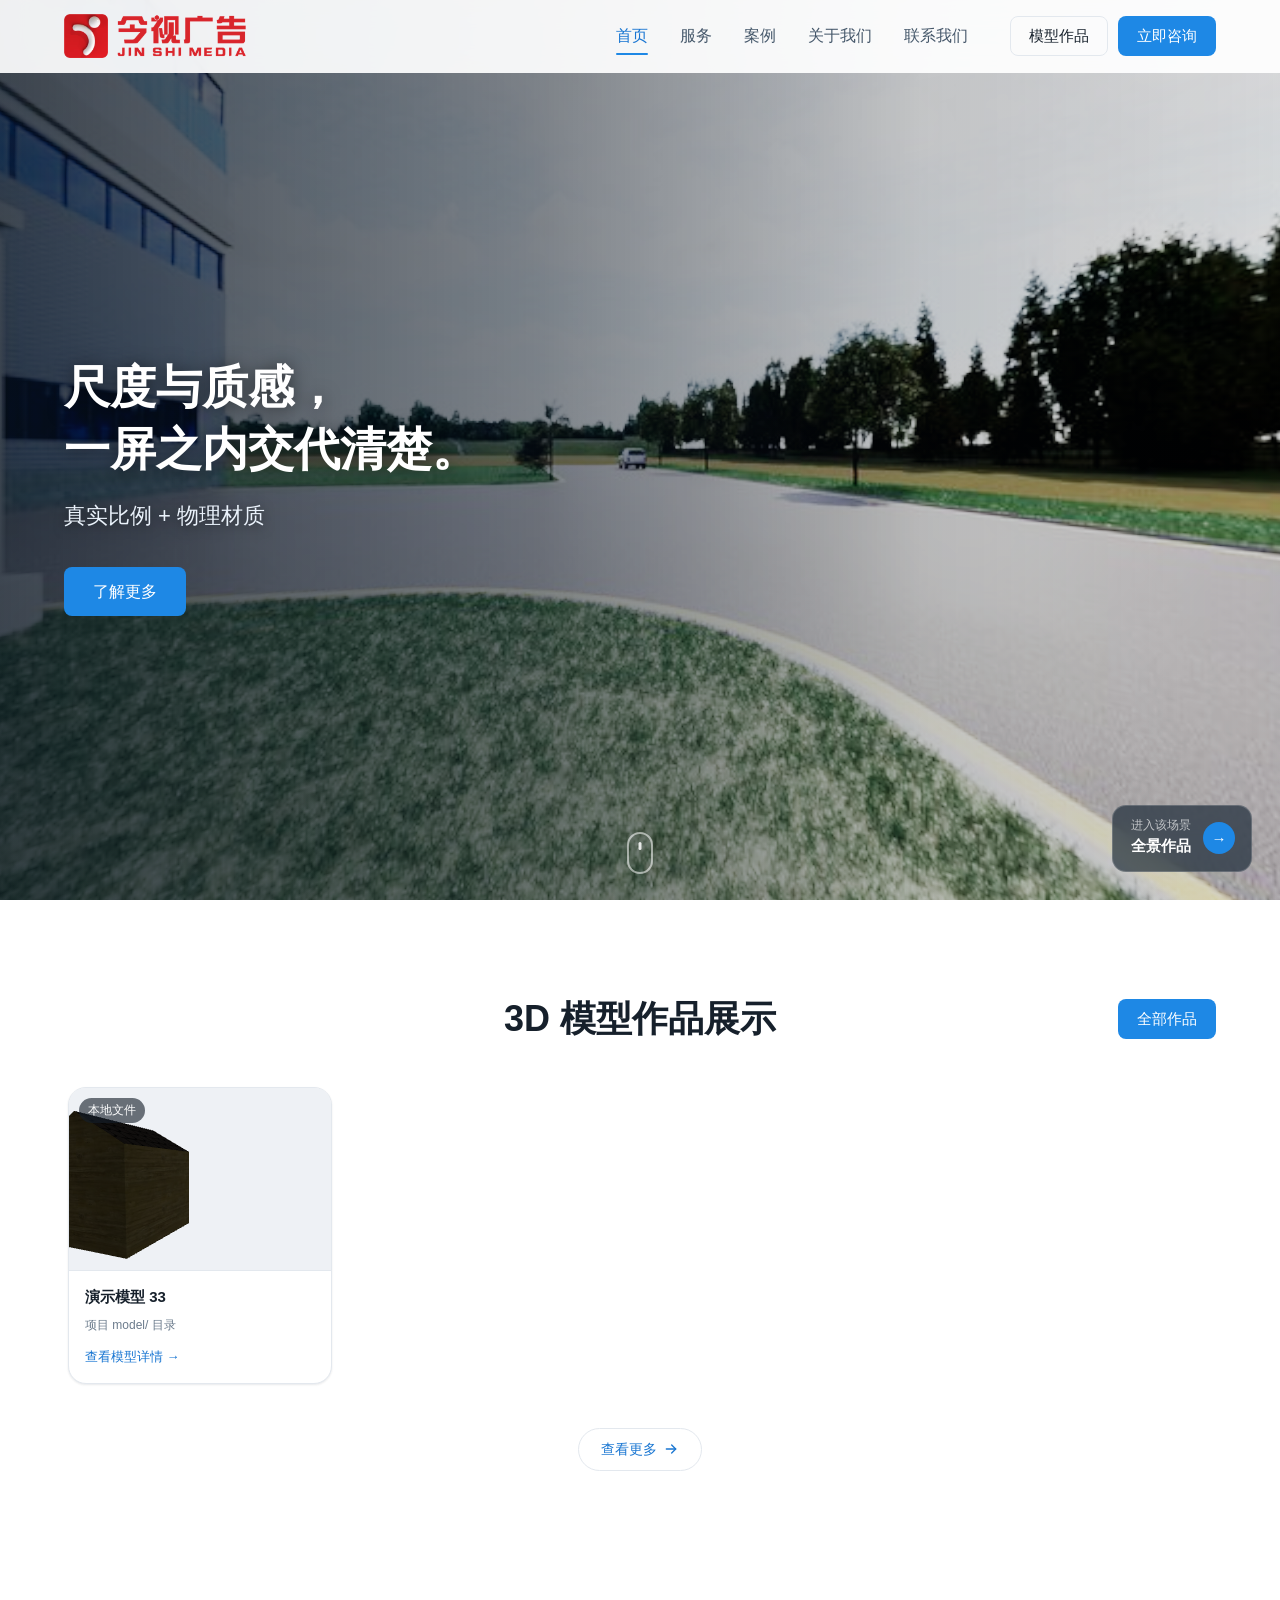
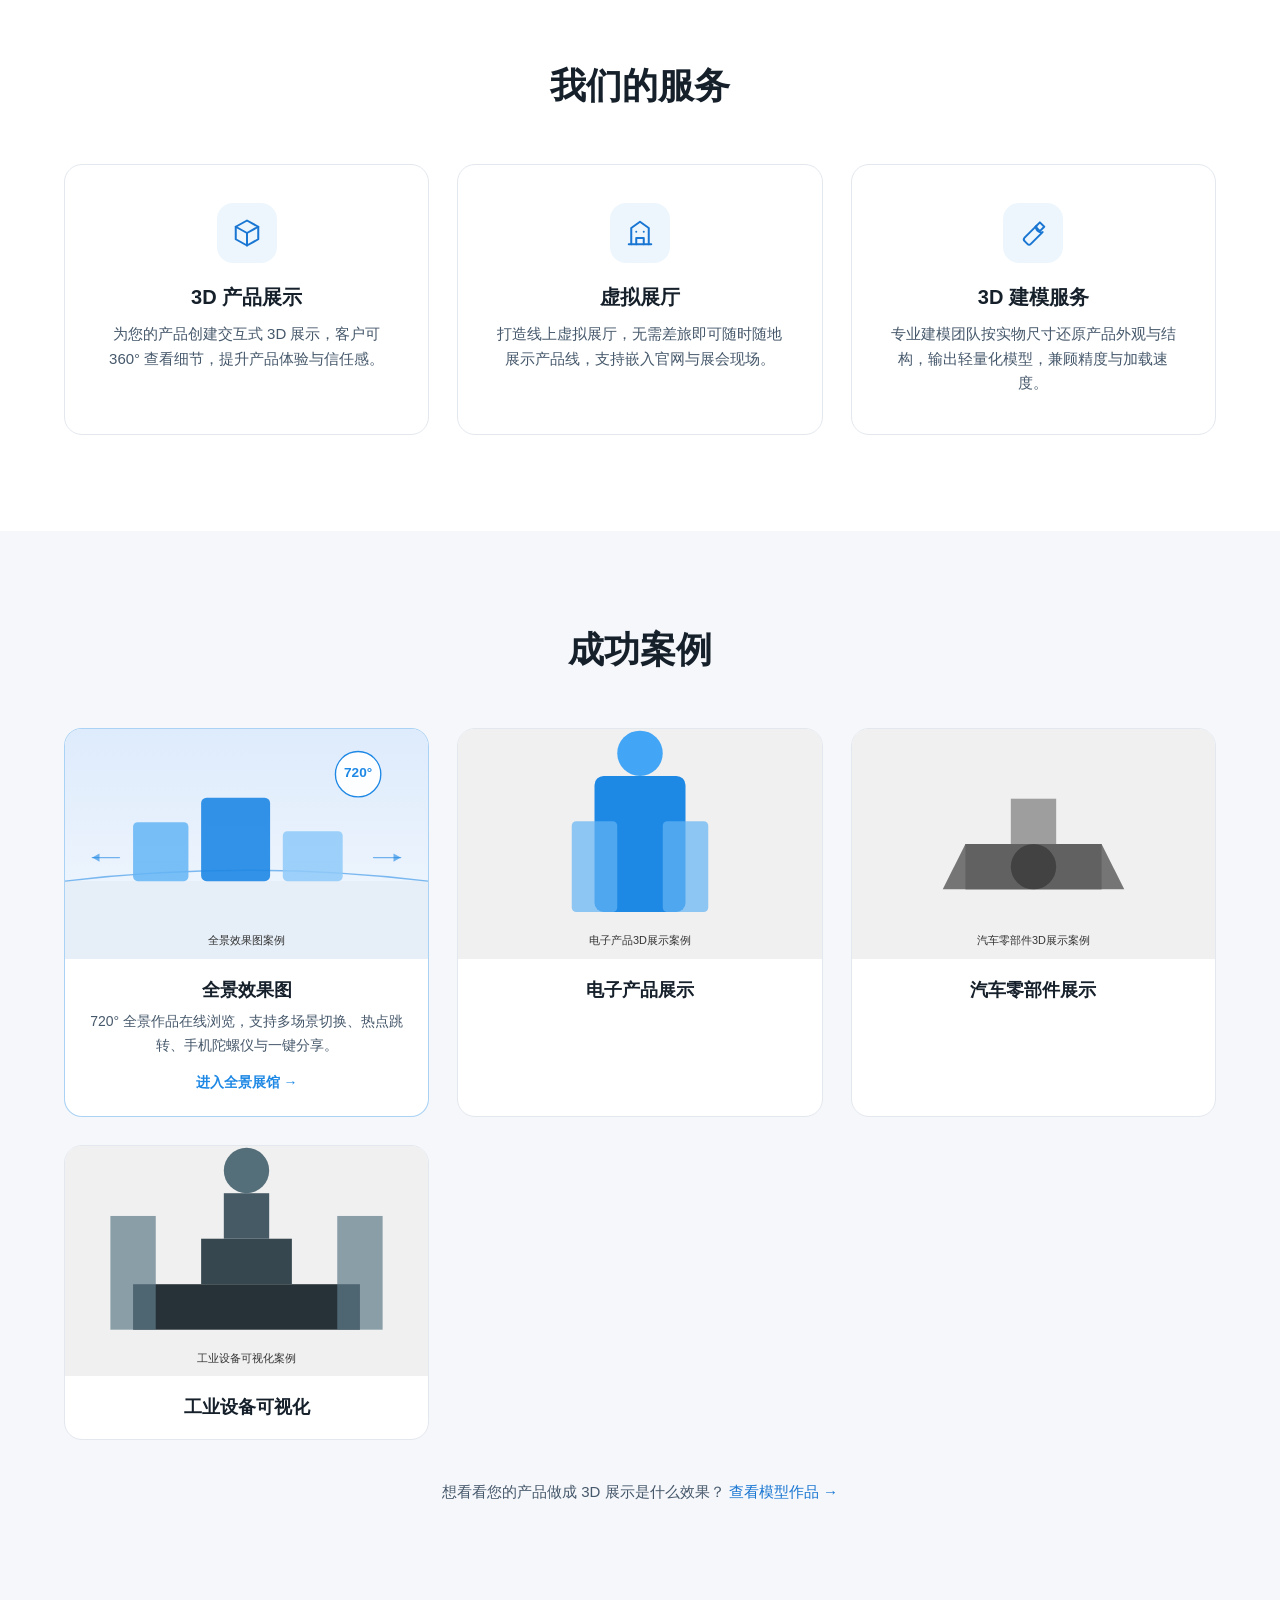
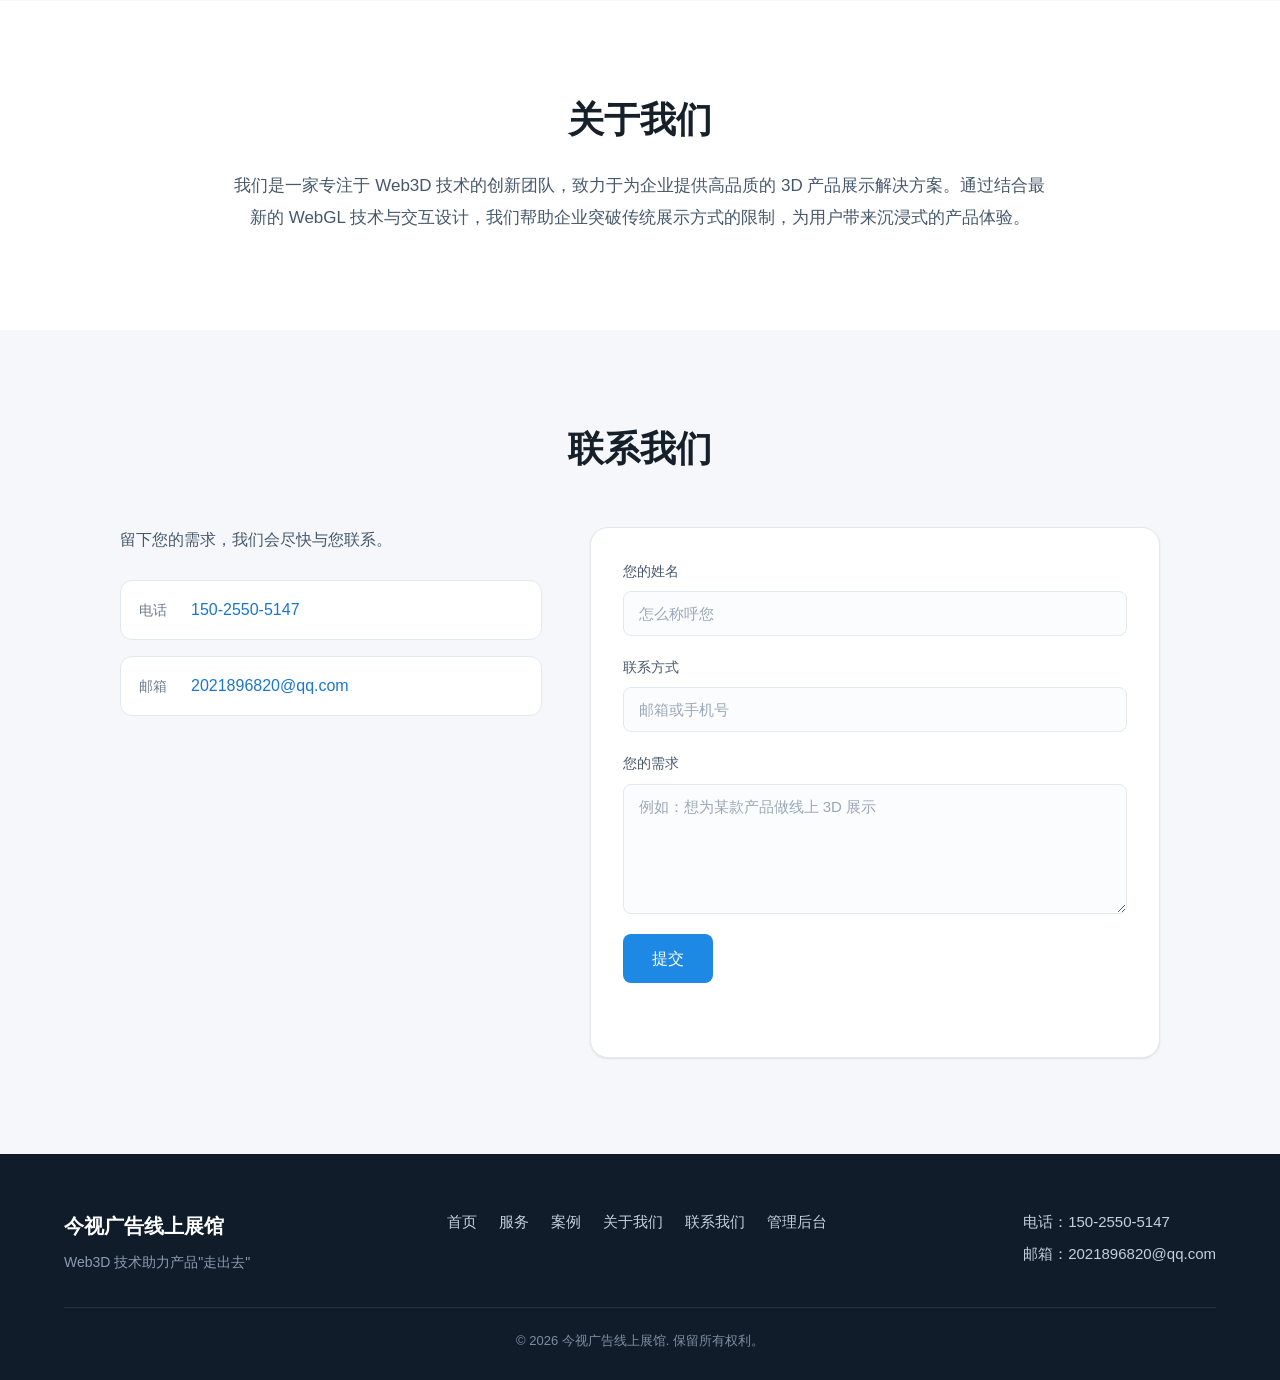
==== index.html @ 4add3d0d "chore: 初始化站点仓库，改造为 GitHub Pages 友好的主机无关结构 - 分享基础 URL 改为基于当前页面地址推导（兼容 GitHub Pages 子路径/自定义域名/surge） -" ====
<!DOCTYPE html>
<html lang="zh-CN">
<head>
    <meta charset="UTF-8">

    <!-- 兼容改造前的旧链接：
         原有全景平台的分享链接形如 /index.html?data=xxx（还有 ?view=xxx 的老格式）。
         平台现已挪到 /vr/ 子目录，这里把这类旧链接转到新地址，
         保证之前发出去的二维码 / 分享链接不会失效。 -->
    <script>
    (function () {
        var q = window.location.search;
        if (/[?&](data|view)=/.test(q)) {
            window.location.replace('vr/index.html' + q + window.location.hash);
        }
    })();
    </script>

    <meta name="viewport" content="width=device-width, initial-scale=1.0">
    <title>今视广告线上展馆 | Web3D 产品展示</title>
    <meta name="description" content="今视广告线上展馆，用 Web3D 技术为企业提供交互式 3D 产品展示、虚拟展厅与 3D 建模服务，助力产品走出国门。">
    <meta name="theme-color" content="#0b1a2b">
    <link rel="icon" href="images/favicon.ico?v=20260926">
    <link rel="icon" type="image/png" sizes="32x32" href="images/favicon-32x32.png?v=20260926">
    <link rel="apple-touch-icon" sizes="180x180" href="images/apple-touch-icon.png?v=20260926">

    <!-- 首屏全景贴图提前预加载。属性需与 THREE.TextureLoader 的 crossOrigin='anonymous' 一致，
         否则预加载的响应无法被复用，等于白下载一次 -->
    <link rel="preload" as="image" href="images/panorama.jpg" crossorigin="anonymous">

    <link rel="stylesheet" href="css/style.css?v=20260930">

    <!-- defer：不阻塞首屏渲染，按顺序执行。three → main(全景banner) → GLTFLoader → modelsync → zfight → viewer-settings → model-gallery -->
    <script src="js/serve-check.js?v=20260922" defer></script>
    <script src="js/three.min.js" defer></script>
    <script src="js/main.js?v=20260930" defer></script>
    <script src="js/GLTFLoader.js?v=20260922" defer></script>
    <script src="js/modelsync.js?v=20260924" defer></script>
    <script src="js/zfight.js?v=20260923" defer></script>
    <!-- 作品设置快照（发布时保存的贴图方向等）：预览窗口也要按作者保存的方向显示 -->
    <script src="js/viewer-settings.js?v=20260924" defer></script>
    <script src="js/model-gallery.js?v=20260925" defer></script>
</head>
<body>
    <a class="skip-link" href="#home">跳到主要内容</a>

    <header class="site-header" id="siteHeader">
        <div class="container header-inner">
            <a class="logo" href="#home" aria-label="今视广告 首页">
                <picture>
                    <source srcset="images/logo.webp" type="image/webp">
                    <img src="images/logo.png" alt="今视广告" width="620" height="150">
                </picture>
            </a>

            <button class="nav-toggle" id="navToggle" type="button"
                    aria-label="打开导航菜单" aria-expanded="false" aria-controls="primaryNav">
                <span></span><span></span><span></span>
            </button>

            <nav class="site-nav" id="primaryNav" aria-label="主导航">
                <ul class="nav-links">
                    <li><a class="nav-link" href="#home">首页</a></li>
                    <li><a class="nav-link" href="#services">服务</a></li>
                    <li><a class="nav-link" href="#cases">案例</a></li>
                    <li><a class="nav-link" href="#about">关于我们</a></li>
                    <li><a class="nav-link" href="#contact">联系我们</a></li>
                </ul>
                <div class="nav-actions">
                    <a class="btn btn-outline btn-sm" href="#model-showcase">模型作品</a>
                    <a class="btn btn-primary btn-sm" href="#contact">立即咨询</a>
                </div>
            </nav>
        </div>
    </header>

    <main>
        <section id="home" class="hero">
            <div id="scene-container" class="hero-canvas" aria-hidden="true"></div>

            <!-- 3D 场景加载中 / 不可用时的兜底层 -->
            <div id="scene-status" class="scene-status" role="status" aria-live="polite">
                <span class="spinner" aria-hidden="true"></span>
                <span class="scene-status-text">正在载入 3D 场景…</span>
            </div>

            <div class="container">
                <!-- 首屏文案：此处只是「无 JS / 首帧」兜底，运行时会由 main.js 跟着场景轮换。
                     要改文案请改 js/main.js 里的 HERO_COPY 数组，别只改这里（改了也会被覆盖）。 -->
                <div class="hero-content reveal">
                    <h1>让产品被看见，<br>让专业被相信。</h1>
                    <p>Web3D 技术助力产品“走出去”</p>
                    <a class="btn btn-primary" href="#services">了解更多</a>
                </div>
            </div>

            <!-- 右下角：进入当前轮播的全景场景（由 main.js 按轮播项更新） -->
            <a id="hero-entry" class="hero-entry" href="vr/" hidden>
                <span class="hero-entry-text">
                    <span class="hero-entry-hint">进入该场景</span>
                    <span class="hero-entry-title">全景作品</span>
                </span>
                <span class="hero-entry-arrow" aria-hidden="true">→</span>
            </a>

            <a class="hero-scroll" href="#model-showcase" aria-label="向下浏览">
                <span></span>
            </a>
        </section>

        <!-- 模型作品展示：最新 4 件，可左右滑动，点击卡片进入作品页；
             条下方「查看更多」进入 3D 作品页（models.html） -->
        <section id="model-showcase" class="section model-showcase">
            <div class="container">
                <div class="section-head reveal">
                    <h2 class="section-title">3D 模型作品展示</h2>
                    <div class="section-head-actions">
                        <a class="btn btn-primary btn-sm" href="models.html">全部作品</a>
                    </div>
                </div>

                <!-- 最新 4 件作品：可左右滑动的模型窗口（与「全部作品」页同一数据源、同一套卡片样式）
                     原「单个大窗口」已移除（用户 09-23 明确不要），空态改由下面的 #gallery-empty 承担。
                     条上仍带 data-no-add：页头已有「上传模型」按钮，不需要再加一张占位卡。
                     窗口数量由 js/model-gallery.js 的 MAX_CARDS 控制（现为 4）。 -->
                <div class="gallery gallery--strip reveal" id="gallery" hidden>
                    <button class="gallery-nav prev" id="gallery-prev" type="button" aria-label="向左滑动">
                        <svg width="18" height="18" viewBox="0 0 24 24" fill="none" stroke="currentColor" stroke-width="2" stroke-linecap="round" stroke-linejoin="round" aria-hidden="true">
                            <path d="m15 18-6-6 6-6"/>
                        </svg>
                    </button>

                    <div class="gallery-track" id="gallery-track" data-no-add tabindex="0" aria-label="最新模型作品，可左右滑动"></div>

                    <button class="gallery-nav next" id="gallery-next" type="button" aria-label="向右滑动">
                        <svg width="18" height="18" viewBox="0 0 24 24" fill="none" stroke="currentColor" stroke-width="2" stroke-linecap="round" stroke-linejoin="round" aria-hidden="true">
                            <path d="m9 18 6-6-6-6"/>
                        </svg>
                    </button>
                </div>

                <!-- 横滑条下方的「查看更多」→ 3D 作品页。
                     默认 hidden：有作品时由 js/model-gallery.js 揭开，空态下不出现
                     （空态自己已经有「上传第一个模型」入口了）。 -->
                <div class="gallery-more-wrap">
                    <a class="gallery-more" id="gallery-more" href="models.html" hidden>
                        查看更多
                        <svg width="16" height="16" viewBox="0 0 24 24" fill="none" stroke="currentColor" stroke-width="2" stroke-linecap="round" stroke-linejoin="round" aria-hidden="true">
                            <path d="M5 12h14"/><path d="m13 6 6 6-6 6"/>
                        </svg>
                    </a>
                </div>

                <!-- 空态：没作品时横滑条整体不出现，这里给一句说明 + 上传入口。
                     文案由 js/model-gallery.js 的 showEmpty() 按原因重写。 -->
                <div class="gallery-empty" id="gallery-empty" hidden>
                    <p class="gallery-empty-title">暂无已发布的模型作品</p>
                    <p class="gallery-empty-hint">在管理后台上传模型并发布后，这里会显示可交互的预览窗口</p>
                </div>
            </div>
        </section>

        <section id="services" class="section services">
            <div class="container">
                <h2 class="section-title reveal">我们的服务</h2>
                <div class="services-grid">
                    <article class="service-card reveal">
                        <div class="service-icon" aria-hidden="true">
                            <svg viewBox="0 0 24 24" fill="none" stroke="currentColor" stroke-width="1.6" stroke-linecap="round" stroke-linejoin="round">
                                <path d="M12 2 21 7v10l-9 5-9-5V7z"/><path d="M12 12 21 7"/><path d="M12 12v10"/><path d="M12 12 3 7"/>
                            </svg>
                        </div>
                        <h3>3D 产品展示</h3>
                        <p>为您的产品创建交互式 3D 展示，客户可 360° 查看细节，提升产品体验与信任感。</p>
                    </article>
                    <article class="service-card reveal">
                        <div class="service-icon" aria-hidden="true">
                            <svg viewBox="0 0 24 24" fill="none" stroke="currentColor" stroke-width="1.6" stroke-linecap="round" stroke-linejoin="round">
                                <path d="M3 21h18"/><path d="M5 21V8l7-5 7 5v13"/><path d="M9 21v-5h6v5"/><path d="M9 11h.01"/><path d="M15 11h.01"/>
                            </svg>
                        </div>
                        <h3>虚拟展厅</h3>
                        <p>打造线上虚拟展厅，无需差旅即可随时随地展示产品线，支持嵌入官网与展会现场。</p>
                    </article>
                    <article class="service-card reveal">
                        <div class="service-icon" aria-hidden="true">
                            <svg viewBox="0 0 24 24" fill="none" stroke="currentColor" stroke-width="1.6" stroke-linecap="round" stroke-linejoin="round">
                                <path d="M14.7 6.3a4 4 0 0 0 5 5l-9.4 9.4a2 2 0 0 1-2.8 0l-2.2-2.2a2 2 0 0 1 0-2.8z"/>
                                <path d="M17.5 3.5 21 7l-3.5 3.5L14 7z"/>
                            </svg>
                        </div>
                        <h3>3D 建模服务</h3>
                        <p>专业建模团队按实物尺寸还原产品外观与结构，输出轻量化模型，兼顾精度与加载速度。</p>
                    </article>
                </div>
            </div>
        </section>

        <section id="cases" class="section cases">
            <div class="container">
                <h2 class="section-title reveal">成功案例</h2>
                <div class="cases-grid">
                    <a class="case-card case-card--featured reveal" href="vr/" title="进入全景效果图案例">
                        <img src="images/case-4.svg" alt="全景效果图案例" width="800" height="600" loading="lazy" decoding="async">
                        <h3>全景效果图</h3>
                        <p class="case-desc">720° 全景作品在线浏览，支持多场景切换、热点跳转、手机陀螺仪与一键分享。</p>
                        <span class="case-link">进入全景展馆 →</span>
                    </a>
                    <article class="case-card reveal">
                        <img src="images/case-1.svg" alt="电子产品 3D 展示案例" width="800" height="600" loading="lazy" decoding="async">
                        <h3>电子产品展示</h3>
                    </article>
                    <article class="case-card reveal">
                        <img src="images/case-2.svg" alt="汽车零部件 3D 展示案例" width="800" height="600" loading="lazy" decoding="async">
                        <h3>汽车零部件展示</h3>
                    </article>
                    <article class="case-card reveal">
                        <img src="images/case-3.svg" alt="工业设备可视化案例" width="800" height="600" loading="lazy" decoding="async">
                        <h3>工业设备可视化</h3>
                    </article>
                </div>
                <p class="cases-note reveal">
                    想看看您的产品做成 3D 展示是什么效果？
                    <a href="#model-showcase">查看模型作品 →</a>
                </p>
            </div>
        </section>

        <section id="about" class="section about">
            <div class="container">
                <div class="about-content reveal">
                    <h2 class="section-title">关于我们</h2>
                    <p>我们是一家专注于 Web3D 技术的创新团队，致力于为企业提供高品质的 3D 产品展示解决方案。通过结合最新的 WebGL 技术与交互设计，我们帮助企业突破传统展示方式的限制，为用户带来沉浸式的产品体验。</p>
                </div>
            </div>
        </section>

        <section id="contact" class="section contact">
            <div class="container">
                <h2 class="section-title reveal">联系我们</h2>
                <div class="contact-layout">
                    <div class="contact-info reveal">
                        <p class="contact-lead">留下您的需求，我们会尽快与您联系。</p>
                        <ul class="contact-list">
                            <!-- 联系信息：拿到正式资料后替换此处 -->
                            <li>
                                <span class="contact-label">电话</span>
                                <a href="tel:15025505147" data-site="phone">150-2550-5147</a>
                            </li>
                            <li>
                                <span class="contact-label">邮箱</span>
                                <a href="mailto:2021896820@qq.com" data-site="email">2021896820@qq.com</a>
                            </li>
                        </ul>
                    </div>

                    <form class="contact-form reveal" id="contactForm" novalidate>
                        <div class="field">
                            <label for="cf-name">您的姓名</label>
                            <input id="cf-name" name="name" type="text" autocomplete="name" placeholder="怎么称呼您" required>
                        </div>
                        <div class="field">
                            <label for="cf-contact">联系方式</label>
                            <input id="cf-contact" name="contact" type="text" autocomplete="email" placeholder="邮箱或手机号" required>
                        </div>
                        <div class="field">
                            <label for="cf-message">您的需求</label>
                            <textarea id="cf-message" name="message" rows="5" placeholder="例如：想为某款产品做线上 3D 展示" required></textarea>
                        </div>
                        <button class="btn btn-primary" type="submit">提交</button>
                        <p class="form-status" id="formStatus" role="status" aria-live="polite"></p>
                    </form>
                </div>
            </div>
        </section>
    </main>

    <footer class="site-footer">
        <div class="container">
            <div class="footer-content">
                <div class="footer-brand">
                    <div class="footer-logo">今视广告线上展馆</div>
                    <p class="footer-tagline">Web3D 技术助力产品"走出去"</p>
                </div>
                <nav class="footer-links" aria-label="页脚导航">
                    <a href="#home">首页</a>
                    <a href="#services">服务</a>
                    <a href="#cases">案例</a>
                    <a href="#about">关于我们</a>
                    <a href="#contact">联系我们</a>
                    <a href="admin.html">管理后台</a>
                </nav>
                <div class="footer-info">
                    <p>电话：<a href="tel:15025505147" data-site="phone">150-2550-5147</a></p>
                    <p>邮箱：<a href="mailto:2021896820@qq.com" data-site="email">2021896820@qq.com</a></p>
                </div>
            </div>
            <div class="footer-copyright">
                <p>&copy; <span id="year">2026</span> 今视广告线上展馆. 保留所有权利。</p>
            </div>
        </div>
    </footer>
</body>
</html>
---- css/style.css ----
/* ==========================================================================
   今视广告线上展馆 — 样式表
   目录：1 变量与基础  2 通用组件  3 页头与导航  4 首屏 Hero
        5 服务 / 案例 / 关于  6 联系表单  7 页脚  8 动效与响应式
   ========================================================================== */

/* ---------- 1. 变量与基础 ---------- */
:root {
    --brand: #1e88e5;
    --brand-dark: #1976d2;
    --brand-darker: #1565c0;
    --brand-soft: rgba(30, 136, 229, 0.08);

    --ink: #16202b;
    --ink-2: #46586b;
    --ink-3: #6b7b8c;
    --ink-invert: #ffffff;

    --bg: #ffffff;
    --bg-alt: #f5f7fa;
    --line: #e3e8ee;

    --header-h: 72px;
    --container: 1200px;
    --radius-sm: 8px;
    --radius: 12px;
    --radius-lg: 18px;

    --shadow-sm: 0 1px 2px rgba(16, 32, 48, 0.06), 0 1px 3px rgba(16, 32, 48, 0.04);
    --shadow-md: 0 4px 12px rgba(16, 32, 48, 0.08);
    --shadow-lg: 0 18px 40px rgba(16, 32, 48, 0.12);

    --ease: cubic-bezier(0.22, 0.61, 0.36, 1);
}

*,
*::before,
*::after {
    margin: 0;
    padding: 0;
    box-sizing: border-box;
}

html {
    scroll-behavior: smooth;
    -webkit-text-size-adjust: 100%;
}

body {
    padding-top: var(--header-h);
    background-color: var(--bg);
    color: var(--ink);
    font-family: 'PingFang SC', 'Hiragino Sans GB', 'Microsoft YaHei', -apple-system, BlinkMacSystemFont, 'Segoe UI', sans-serif;
    font-size: 16px;
    line-height: 1.65;
    overflow-x: hidden;
    -webkit-font-smoothing: antialiased;
}

img,
picture,
svg {
    display: block;
    max-width: 100%;
}

a {
    color: var(--brand-dark);
    text-decoration: none;
    transition: color 0.2s var(--ease);
}

a:hover {
    color: var(--brand-darker);
}

h1, h2, h3 {
    line-height: 1.25;
    font-weight: 700;
    color: var(--ink);
}

/* 固定页头锚点补偿 */
section[id] {
    scroll-margin-top: calc(var(--header-h) + 8px);
}

.skip-link {
    position: absolute;
    top: -100px;
    left: 12px;
    z-index: 2000;
    padding: 10px 16px;
    border-radius: var(--radius-sm);
    background: var(--ink);
    color: #fff;
}

.skip-link:focus {
    top: 12px;
    color: #fff;
}

:focus-visible {
    outline: 2px solid var(--brand);
    outline-offset: 2px;
}

/* ---------- 2. 通用组件 ---------- */
.container {
    width: 100%;
    max-width: var(--container);
    margin: 0 auto;
    padding: 0 24px;
}

.section {
    padding: 96px 0;
}

.section-title {
    font-size: clamp(26px, 3.2vw, 36px);
    text-align: center;
    margin-bottom: 56px;
}

.btn {
    display: inline-flex;
    align-items: center;
    justify-content: center;
    gap: 8px;
    padding: 14px 28px;
    border: 1px solid transparent;
    border-radius: var(--radius-sm);
    font-size: 16px;
    font-family: inherit;
    font-weight: 500;
    line-height: 1.2;
    cursor: pointer;
    white-space: nowrap;
    transition: background-color 0.2s var(--ease), color 0.2s var(--ease),
                border-color 0.2s var(--ease), transform 0.2s var(--ease),
                box-shadow 0.2s var(--ease);
}

.btn-sm {
    padding: 10px 18px;
    font-size: 15px;
}

.btn-primary {
    background-color: var(--brand);
    color: #fff;
}

.btn-primary:hover {
    background-color: var(--brand-dark);
    color: #fff;
    transform: translateY(-2px);
    box-shadow: var(--shadow-md);
}

.btn-primary:active {
    transform: translateY(0);
}

.btn-outline {
    background-color: transparent;
    border-color: var(--line);
    color: var(--ink);
}

.btn-outline:hover {
    border-color: var(--brand);
    color: var(--brand-dark);
    background-color: var(--brand-soft);
}

/* ---------- 3. 页头与导航 ---------- */
.site-header {
    position: fixed;
    inset: 0 0 auto 0;
    z-index: 1000;
    background-color: rgba(255, 255, 255, 0.92);
    backdrop-filter: saturate(180%) blur(12px);
    border-bottom: 1px solid transparent;
    transition: border-color 0.25s var(--ease), box-shadow 0.25s var(--ease);
}

.site-header.is-scrolled {
    border-bottom-color: var(--line);
    box-shadow: var(--shadow-sm);
}

.header-inner {
    display: flex;
    align-items: center;
    justify-content: space-between;
    gap: 24px;
    height: var(--header-h);
}

.logo {
    flex: 0 0 auto;
    display: flex;
    align-items: center;
}

.logo img {
    height: 44px;
    width: auto;
}

.site-nav {
    display: flex;
    align-items: center;
    gap: 28px;
    flex: 1 1 auto;
    justify-content: flex-end;
}

.nav-links {
    display: flex;
    align-items: center;
    gap: 4px;
    list-style: none;
}

.nav-link {
    position: relative;
    display: block;
    padding: 8px 14px;
    border-radius: var(--radius-sm);
    color: var(--ink-2);
    font-size: 16px;
}

.nav-link::after {
    content: "";
    position: absolute;
    left: 14px;
    right: 14px;
    bottom: 2px;
    height: 2px;
    border-radius: 2px;
    background-color: var(--brand);
    transform: scaleX(0);
    transform-origin: center;
    transition: transform 0.25s var(--ease);
}

.nav-link:hover {
    color: var(--ink);
}

.nav-link.is-active {
    color: var(--brand-dark);
    font-weight: 500;
}

.nav-link.is-active::after,
.nav-link:hover::after {
    transform: scaleX(1);
}

.nav-actions {
    display: flex;
    align-items: center;
    gap: 10px;
    flex: 0 0 auto;
}

/* 汉堡按钮（移动端显示） */
.nav-toggle {
    display: none;
    flex-direction: column;
    justify-content: center;
    gap: 5px;
    width: 44px;
    height: 44px;
    padding: 0 10px;
    border: 1px solid var(--line);
    border-radius: var(--radius-sm);
    background: #fff;
    cursor: pointer;
}

.nav-toggle span {
    display: block;
    height: 2px;
    border-radius: 2px;
    background-color: var(--ink);
    transition: transform 0.25s var(--ease), opacity 0.2s var(--ease);
}

.nav-toggle[aria-expanded="true"] span:nth-child(1) {
    transform: translateY(7px) rotate(45deg);
}

.nav-toggle[aria-expanded="true"] span:nth-child(2) {
    opacity: 0;
}

.nav-toggle[aria-expanded="true"] span:nth-child(3) {
    transform: translateY(-7px) rotate(-45deg);
}

/* ---------- 4. 首屏 Hero ---------- */
.hero {
    position: relative;
    display: flex;
    align-items: center;
    /* 首屏刚好占满一整屏：进站只看到 banner，要往下滚才出现「3D 模型作品展示」。
       这里能"刚好"卡在折叠线上，是因为 hero 的负 margin-top 抵消了 body 为固定页头
       预留的 padding，顶边落在文档 y=0；高度取整屏 → 下一个区块的顶边正好在折叠线下方。
       100dvh 让移动端地址栏收/放时不跳动；老浏览器回落 min-height:100vh。 */
    min-height: 100vh;
    min-height: 100dvh;
    margin-top: calc(var(--header-h) * -1);
    padding-top: var(--header-h);
    overflow: hidden;
    background: linear-gradient(135deg, #0b1a2b 0%, #16324d 50%, #0b1a2b 100%);
}

/* 左侧渐变蒙版：全景背景偏亮，用于保证白色标题的可读性 */
.hero::before {
    content: "";
    position: absolute;
    inset: 0;
    z-index: 1;
    pointer-events: none;
    background: linear-gradient(90deg,
        rgba(6, 18, 32, 0.74) 0%,
        rgba(6, 18, 32, 0.46) 42%,
        rgba(6, 18, 32, 0.14) 72%,
        rgba(6, 18, 32, 0.04) 100%);
}

.hero-canvas {
    position: absolute;
    inset: 0;
    z-index: 0;
}

.hero-canvas canvas {
    display: block;
    width: 100%;
    height: 100%;
}

.hero .container {
    position: relative;
    z-index: 2;
    /* 让首屏全景「处处可拖」：容器本身不拦截指针事件（否则文字块会盖住画布），
       只让其中的可交互元素重新接收事件。 */
    pointer-events: none;
}
.hero .container a,
.hero .container button,
.hero .container .btn {
    pointer-events: auto;
}

.hero-content {
    max-width: 720px;
    padding: 40px 0;
}

.hero-content h1 {
    color: #fff;
    font-size: clamp(26px, 4vw, 46px);
    line-height: 1.35;
    font-weight: 700;
    text-shadow: 0 2px 18px rgba(0, 0, 0, 0.55);
    /* 首屏文案会跟着场景换，长短不一 —— 固定留两行高度，换句时按钮不会被顶来顶去 */
    min-height: 2.7em;
}

.hero-content p {
    margin-top: 18px;
    color: #eaf2fb;
    font-size: clamp(17px, 2vw, 22px);
    text-shadow: 0 2px 12px rgba(0, 0, 0, 0.5);
}

.hero-content .btn {
    margin-top: 32px;
}

/* 首屏文案轮换：换场景时新文案淡入上浮。
   老文案直接让位（不做淡出），免得和全景那 900ms 的交叉淡入互相打架。
   刻意不用 filter: blur() —— 首屏已经有 WebGL 在跑，再叠文字模糊会掉帧。 */
.hero-content h1.is-copy-in,
.hero-content p.is-copy-in {
    animation: heroCopyIn 700ms cubic-bezier(0.22, 0.7, 0.2, 1) both;
}
.hero-content p.is-copy-in {
    animation-delay: 110ms;   /* 副标题错开一拍，读起来更从容 */
}
@keyframes heroCopyIn {
    from { opacity: 0; transform: translateY(16px); }
    to { opacity: 1; transform: none; }
}
@media (prefers-reduced-motion: reduce) {
    .hero-content h1.is-copy-in,
    .hero-content p.is-copy-in {
        animation: none !important;
    }
}
/* 窄屏把首屏标题字号收一点：最长的文案一行 11 个字，
   320px 宽的手机上可用宽度只有约 272px，26px 字号会挤出第三行（h1 只预留了两行高度）。 */
@media (max-width: 400px) {
    .hero-content h1 {
        font-size: 23px;
    }
}

/* 场景加载 / 降级提示 */
.scene-status {
    position: absolute;
    inset: 0;
    z-index: 1;
    display: flex;
    flex-direction: column;
    align-items: center;
    justify-content: center;
    gap: 14px;
    background: linear-gradient(135deg, #0b1a2b 0%, #16324d 50%, #0b1a2b 100%);
    color: #cfe0f2;
    font-size: 14px;
    transition: opacity 0.5s var(--ease), visibility 0.5s var(--ease);
}

.scene-status.is-hidden {
    opacity: 0;
    visibility: hidden;
    pointer-events: none;
}

.scene-status-text {
    max-width: 320px;
    text-align: center;
    line-height: 1.6;
}

.scene-status.is-error .spinner {
    display: none;
}

.spinner {
    width: 30px;
    height: 30px;
    border: 2px solid rgba(207, 224, 242, 0.25);
    border-top-color: #7fb6ee;
    border-radius: 50%;
    animation: spin 0.9s linear infinite;
}

@keyframes spin {
    to { transform: rotate(360deg); }
}

/* 无 WebGL 时的静态兜底背景 */
.hero.is-static .hero-canvas {
    background-image: url("../images/panorama.jpg");
    background-size: cover;
    background-position: center;
}

.hero-scroll {
    position: absolute;
    left: 50%;
    bottom: 26px;
    z-index: 2;
    width: 26px;
    height: 42px;
    border: 2px solid rgba(255, 255, 255, 0.55);
    border-radius: 14px;
    transform: translateX(-50%);
}

.hero-scroll span {
    position: absolute;
    top: 8px;
    left: 50%;
    width: 3px;
    height: 8px;
    border-radius: 2px;
    background: rgba(255, 255, 255, 0.85);
    transform: translateX(-50%);
    animation: scrollHint 1.8s var(--ease) infinite;
}

@keyframes scrollHint {
    0%   { opacity: 0; transform: translate(-50%, 0); }
    35%  { opacity: 1; }
    100% { opacity: 0; transform: translate(-50%, 14px); }
}

/* ── 首屏右下角：进入当前轮播的全景场景 ── */
.hero-entry {
    position: absolute;
    right: 28px;
    bottom: 28px;
    z-index: 5;
    display: inline-flex;
    align-items: center;
    gap: 12px;
    padding: 12px 16px 12px 18px;
    max-width: min(340px, calc(100vw - 56px));
    border-radius: 14px;
    background: rgba(11, 26, 43, 0.62);
    backdrop-filter: blur(14px);
    -webkit-backdrop-filter: blur(14px);
    border: 1px solid rgba(255, 255, 255, 0.18);
    color: #fff;
    text-decoration: none;
    transition: background-color 0.25s var(--ease), border-color 0.25s var(--ease), transform 0.25s var(--ease);
}

.hero-entry:hover {
    background: rgba(11, 26, 43, 0.82);
    border-color: rgba(255, 255, 255, 0.34);
    transform: translateY(-2px);
}

.hero-entry[hidden] { display: none; }

.hero-entry:focus-visible {
    outline: 3px solid var(--brand);
    outline-offset: 3px;
}

.hero-entry-text {
    display: flex;
    flex-direction: column;
    gap: 2px;
    min-width: 0;
}

.hero-entry-hint {
    font-size: 12px;
    line-height: 1.2;
    color: rgba(255, 255, 255, 0.66);
    max-width: 216px;
    overflow: hidden;
    text-overflow: ellipsis;
    white-space: nowrap;
}

.hero-entry-title {
    font-size: 15px;
    font-weight: 600;
    color: #fff;
    max-width: 216px;
    overflow: hidden;
    text-overflow: ellipsis;
    white-space: nowrap;
}

.hero-entry-arrow {
    flex-shrink: 0;
    width: 32px;
    height: 32px;
    border-radius: 50%;
    display: flex;
    align-items: center;
    justify-content: center;
    background: var(--brand);
    color: #fff;
    font-size: 15px;
    line-height: 1;
}

@media (max-width: 768px) {
    .hero-entry {
        right: 16px;
        bottom: 78px; /* 让开底部居中的下滑提示 */
        padding: 10px 12px 10px 14px;
    }
    .hero-entry-title { max-width: 148px; font-size: 14px; }
    .hero-entry-arrow { width: 28px; height: 28px; font-size: 14px; }
}

/* ---------- 5. 服务 / 案例 / 关于 ---------- */
.services {
    background-color: var(--bg);
}

.services-grid {
    display: grid;
    grid-template-columns: repeat(3, 1fr);
    gap: 28px;
}

.service-card {
    padding: 38px 32px;
    border: 1px solid var(--line);
    border-radius: var(--radius-lg);
    background-color: var(--bg);
    text-align: center;
    transition: transform 0.3s var(--ease), box-shadow 0.3s var(--ease),
                border-color 0.3s var(--ease);
}

.service-card:hover {
    transform: translateY(-6px);
    border-color: rgba(30, 136, 229, 0.35);
    box-shadow: var(--shadow-lg);
}

.service-icon {
    display: flex;
    align-items: center;
    justify-content: center;
    width: 60px;
    height: 60px;
    margin: 0 auto 22px;
    border-radius: 16px;
    background-color: var(--brand-soft);
    color: var(--brand-dark);
}

.service-icon svg {
    width: 30px;
    height: 30px;
}

.service-card h3 {
    margin-bottom: 12px;
    font-size: 20px;
}

.service-card p {
    color: var(--ink-2);
    font-size: 15px;
}

.cases {
    background-color: var(--bg-alt);
}

.cases-grid {
    display: grid;
    grid-template-columns: repeat(3, 1fr);
    gap: 28px;
}

.case-card {
    overflow: hidden;
    border: 1px solid var(--line);
    border-radius: var(--radius-lg);
    background-color: var(--bg);
    transition: transform 0.3s var(--ease), box-shadow 0.3s var(--ease);
}

.case-card:hover {
    transform: translateY(-6px);
    box-shadow: var(--shadow-lg);
}

.case-card img {
    width: 100%;
    height: 230px;
    object-fit: cover;
    background-color: #eef2f6;
}

.case-card h3 {
    padding: 20px;
    font-size: 18px;
    text-align: center;
}

/* ── 全景效果图案例：可点击的特色案例（链接到 /vr/ 全景平台）── */
a.case-card {
    display: block;
    color: inherit;
    text-decoration: none;
}

a.case-card:focus-visible {
    outline: 3px solid var(--brand);
    outline-offset: 3px;
}

.case-card--featured {
    border-color: rgba(30, 136, 229, 0.38);
}

.case-card--featured:hover {
    border-color: var(--brand);
}

.case-card--featured h3 {
    padding: 20px 20px 8px;
}

.case-desc {
    padding: 0 20px;
    text-align: center;
    font-size: 14px;
    line-height: 1.7;
    color: var(--ink-2);
}

.case-link {
    display: block;
    padding: 14px 20px 22px;
    text-align: center;
    font-size: 14px;
    font-weight: 600;
    color: var(--brand);
}

.case-card--featured:hover .case-link {
    color: var(--brand-dark);
}

.cases-note {
    margin-top: 40px;
    text-align: center;
    color: var(--ink-2);
    font-size: 15px;
}

.about {
    background-color: var(--bg);
}

.about-content {
    max-width: 820px;
    margin: 0 auto;
    text-align: center;
}

.about-content .section-title {
    margin-bottom: 28px;
}

.about-content p {
    color: var(--ink-2);
    font-size: 17px;
    line-height: 1.9;
}

/* ---------- 6. 联系表单 ---------- */
.contact {
    background-color: var(--bg-alt);
}

.contact-layout {
    display: grid;
    grid-template-columns: 0.85fr 1.15fr;
    gap: 48px;
    align-items: start;
    max-width: 1040px;
    margin: 0 auto;
}

.contact-lead {
    color: var(--ink-2);
    margin-bottom: 26px;
}

.contact-list {
    list-style: none;
    display: grid;
    gap: 16px;
}

.contact-list li {
    display: flex;
    align-items: baseline;
    gap: 12px;
    padding: 16px 18px;
    border: 1px solid var(--line);
    border-radius: var(--radius);
    background-color: var(--bg);
}

.contact-label {
    flex: 0 0 auto;
    min-width: 40px;
    color: var(--ink-3);
    font-size: 14px;
}

.contact-list a {
    font-size: 16px;
    font-weight: 500;
}

.contact-form {
    display: grid;
    gap: 20px;
    padding: 32px;
    border: 1px solid var(--line);
    border-radius: var(--radius-lg);
    background-color: var(--bg);
    box-shadow: var(--shadow-sm);
}

.field {
    display: grid;
    gap: 8px;
}

.field label {
    font-size: 14px;
    font-weight: 500;
    color: var(--ink-2);
}

.contact-form input,
.contact-form textarea {
    width: 100%;
    padding: 13px 15px;
    border: 1px solid var(--line);
    border-radius: var(--radius-sm);
    background-color: #fbfcfe;
    color: var(--ink);
    font-family: inherit;
    font-size: 15px;
    outline: none;
    transition: border-color 0.2s var(--ease), box-shadow 0.2s var(--ease),
                background-color 0.2s var(--ease);
}

.contact-form input::placeholder,
.contact-form textarea::placeholder {
    color: #9aa8b6;
}

.contact-form input:focus,
.contact-form textarea:focus {
    background-color: #fff;
    border-color: var(--brand);
    box-shadow: 0 0 0 3px var(--brand-soft);
}

.contact-form textarea {
    resize: vertical;
    min-height: 130px;
}

.contact-form .btn {
    justify-self: start;
}

.field.has-error input,
.field.has-error textarea {
    border-color: #e24b4a;
    background-color: #fdf4f4;
}

.form-status {
    min-height: 22px;
    font-size: 14px;
    color: var(--ink-2);
}

.form-status.is-success {
    color: #1d9e75;
}

.form-status.is-error {
    color: #d64545;
}

/* ---------- 7. 页脚 ---------- */
.site-footer {
    padding: 56px 0 28px;
    background-color: #101c29;
    color: #c3d0dd;
}

.site-footer a {
    color: #c3d0dd;
}

.site-footer a:hover {
    color: #fff;
}

.footer-content {
    display: flex;
    justify-content: space-between;
    align-items: flex-start;
    gap: 40px;
    padding-bottom: 32px;
    border-bottom: 1px solid rgba(255, 255, 255, 0.1);
}

.footer-logo {
    font-size: 20px;
    font-weight: 700;
    color: #fff;
}

.footer-tagline {
    margin-top: 8px;
    font-size: 14px;
    color: #8a9cae;
}

.footer-links {
    display: flex;
    flex-wrap: wrap;
    gap: 22px;
    font-size: 15px;
}

.footer-info p {
    margin-bottom: 8px;
    font-size: 15px;
}

.footer-copyright {
    padding-top: 22px;
    text-align: center;
    font-size: 13px;
    color: #7d8fa1;
}

/* ---------- 8. 动效与响应式 ---------- */
.reveal {
    opacity: 0;
    transform: translateY(18px);
    transition: opacity 0.6s var(--ease), transform 0.6s var(--ease);
}

.reveal.is-visible {
    opacity: 1;
    transform: none;
}

@media (max-width: 992px) {
    .services-grid,
    .cases-grid {
        grid-template-columns: repeat(2, 1fr);
    }

    .contact-layout {
        grid-template-columns: 1fr;
        gap: 36px;
    }
}

@media (max-width: 860px) {
    .nav-toggle {
        display: flex;
    }

    .site-nav {
        position: fixed;
        top: var(--header-h);
        left: 0;
        right: 0;
        flex-direction: column;
        align-items: stretch;
        gap: 0;
        max-height: calc(100vh - var(--header-h));
        padding: 8px 24px 28px;
        overflow-y: auto;
        background-color: #fff;
        border-bottom: 1px solid var(--line);
        box-shadow: var(--shadow-lg);
        transform: translateY(-12px);
        opacity: 0;
        visibility: hidden;
        transition: opacity 0.25s var(--ease), transform 0.25s var(--ease),
                    visibility 0.25s var(--ease);
    }

    .site-nav.is-open {
        transform: none;
        opacity: 1;
        visibility: visible;
    }

    .nav-links {
        flex-direction: column;
        align-items: stretch;
        gap: 2px;
        padding: 8px 0 16px;
        border-bottom: 1px solid var(--line);
    }

    .nav-link {
        padding: 13px 6px;
        font-size: 17px;
    }

    .nav-link::after {
        display: none;
    }

    .nav-actions {
        flex-direction: column;
        align-items: stretch;
        gap: 10px;
        padding-top: 18px;
    }

    .nav-actions .btn {
        width: 100%;
        padding: 13px;
        font-size: 16px;
    }
}

@media (max-width: 768px) {
    :root {
        --header-h: 64px;
    }

    .section {
        padding: 68px 0;
    }

    .section-title {
        margin-bottom: 40px;
    }

    .services-grid,
    .cases-grid {
        grid-template-columns: 1fr;
    }

    /* 移动端不再写死高度：沿用上面的 100dvh，保证一进站也是整屏 banner，
       否则手机上会立刻露出「3D 模型作品展示」，跟桌面端的观感不一致。 */

    .hero-scroll {
        display: none;
    }

    .contact-form {
        padding: 24px 20px;
    }

    .footer-content {
        flex-direction: column;
        gap: 26px;
    }

    .logo img {
        height: 38px;
    }
}

@media (prefers-reduced-motion: reduce) {
    html {
        scroll-behavior: auto;
    }

    *,
    *::before,
    *::after {
        animation-duration: 0.001ms !important;
        animation-iteration-count: 1 !important;
        transition-duration: 0.001ms !important;
    }

    .reveal {
        opacity: 1;
        transform: none;
    }

    .hero-scroll {
        display: none;
    }
}

/* ==================== 模型作品展示区 ====================
   这里原本有个「单个大窗口」(.showcase-stage / .showcase-bar / .showcase-dots /
   .showcase-empty*)，09-23 按用户要求移除，只保留最新 5 件的横滑条
   （样式见本文件末尾的 .gallery--strip）。
   配套模块 js/model-showcase.js 已移到 _legacy/removed/js/，需要时可搬回来。 */

/* ---------- 9. 模型作品集页（models.html） ---------- */

/* 页头右侧动作区：作品集页不加载 main.js，用静态按钮代替移动端抽屉 */
.header-actions {
    display: flex;
    align-items: center;
    gap: 10px;
    flex: 0 0 auto;
}

/* 区块标题行：三列网格，标题恒居中，动作按钮贴右 */
.section-head {
    display: grid;
    grid-template-columns: 1fr auto 1fr;
    align-items: center;
    margin-bottom: 40px;
}

.section-head .section-title {
    grid-column: 2;
    margin-bottom: 0;
}

.section-head-note {
    grid-column: 1;
    justify-self: start;
    font-size: 14px;
    color: var(--ink-3);
}

.section-head-actions {
    grid-column: 3;
    justify-self: end;
    display: flex;
    align-items: center;
    gap: 10px;
}

/* 横向滚动容器 */
.gallery {
    position: relative;
}

.gallery-track {
    display: flex;
    gap: 20px;
    overflow-x: auto;
    overflow-y: hidden;
    padding: 6px 4px 18px;
    scroll-snap-type: x mandatory;
    scroll-behavior: smooth;
    -webkit-overflow-scrolling: touch;
    cursor: grab;
}

.gallery-track.is-panning {
    cursor: grabbing;
    scroll-behavior: auto;
    user-select: none;
}

.gallery-track::-webkit-scrollbar {
    height: 8px;
}

.gallery-track::-webkit-scrollbar-track {
    background: transparent;
}

.gallery-track::-webkit-scrollbar-thumb {
    background: #cfd8e3;
    border-radius: 4px;
}

.gallery-track::-webkit-scrollbar-thumb:hover {
    background: #b6c3d2;
}

/* 单个模型窗口 */
.gallery-card {
    flex: 0 0 auto;
    width: 320px;
    display: flex;
    flex-direction: column;
    overflow: hidden;
    scroll-snap-align: start;
    border: 1px solid var(--line);
    border-radius: var(--radius-lg);
    background-color: var(--bg);
    box-shadow: var(--shadow-sm);
    transition: transform 0.3s var(--ease), box-shadow 0.3s var(--ease), border-color 0.3s var(--ease);
}

.gallery-card:hover {
    transform: translateY(-4px);
    border-color: rgba(30, 136, 229, 0.35);
    box-shadow: var(--shadow-lg);
}

.gallery-viewport {
    position: relative;
    height: 230px;
    overflow: hidden;
    background-color: #eef1f5;
}

.gallery-viewport canvas {
    display: block;
    width: 100%;
    height: 100%;
    cursor: grab;
    touch-action: none;
}

.gallery-viewport.is-grabbing canvas {
    cursor: grabbing;
}

.gallery-state {
    position: absolute;
    inset: 0;
    display: flex;
    align-items: center;
    justify-content: center;
    padding: 0 18px;
    text-align: center;
    font-size: 13px;
    color: #8090a0;
}

.gallery-state[hidden] {
    display: none;
}

/* 加载失败/不可用：给出可读的原因，而不是空白 */
.gallery-state.is-error {
    align-items: flex-start;
    padding: 16px 16px 14px;
    text-align: left;
    font-size: 12px;
    line-height: 1.6;
    color: #a4402f;
}

.gallery-badge {
    position: absolute;
    left: 10px;
    top: 10px;
    padding: 3px 9px;
    border-radius: 999px;
    background-color: rgba(22, 32, 43, 0.62);
    color: #fff;
    font-size: 12px;
    line-height: 1.6;
    pointer-events: none;
}

/* 窗口下方的模型信息：整块可点，进入该模型的展示页 */
.gallery-info {
    display: block;
    flex: 1 1 auto;
    padding: 16px 18px 18px;
    border-top: 1px solid var(--line);
    color: inherit;
    text-decoration: none;
    transition: background-color 0.2s var(--ease);
}

.gallery-info:hover {
    background-color: var(--brand-soft);
}

.gallery-name {
    display: block;
    margin-bottom: 6px;
    font-size: 16px;
    font-weight: 600;
    color: var(--ink);
    white-space: nowrap;
    overflow: hidden;
    text-overflow: ellipsis;
}

.gallery-meta {
    display: block;
    font-size: 13px;
    color: var(--ink-3);
}

.gallery-go {
    display: block;
    margin-top: 12px;
    font-size: 14px;
    font-weight: 500;
    color: var(--brand-dark);
    transition: transform 0.2s var(--ease);
}

.gallery-info:hover .gallery-go {
    color: var(--brand-darker);
    transform: translateX(3px);
}

/* 左右切换按钮 */
.gallery-nav {
    position: absolute;
    top: 115px;
    z-index: 3;
    width: 44px;
    height: 44px;
    display: flex;
    align-items: center;
    justify-content: center;
    border: 1px solid var(--line);
    border-radius: 50%;
    background-color: #fff;
    color: var(--ink);
    box-shadow: var(--shadow-md);
    cursor: pointer;
    transition: color 0.2s var(--ease), border-color 0.2s var(--ease), opacity 0.2s var(--ease);
}

.gallery-nav:hover {
    color: var(--brand-dark);
    border-color: var(--brand);
}

.gallery-nav.prev {
    left: -16px;
}

.gallery-nav.next {
    right: -16px;
}

.gallery-nav[disabled] {
    opacity: 0.35;
    cursor: default;
}

.gallery-nav[disabled]:hover {
    color: var(--ink);
    border-color: var(--line);
}

/* 窗口全部放得下（无可滚动余量，如首页 4 张在宽屏正好排满）→ 箭头整个收起，
   不留两个灰掉的死按钮。由 js/model-gallery.js 的 updateArrows() 打 is-static。 */
.gallery.is-static .gallery-nav {
    display: none;
}

/* “继续上传”占位卡 */
.gallery-card--add {
    border-style: dashed;
    border-color: #c8d4e0;
    background-color: #fbfcfe;
    box-shadow: none;
}

.gallery-card--add:hover {
    transform: none;
    border-color: var(--brand);
    box-shadow: none;
}

.gallery-add {
    display: flex;
    flex-direction: column;
    align-items: center;
    justify-content: center;
    gap: 8px;
    flex: 1 1 auto;
    min-height: 292px;
    padding: 24px;
    text-align: center;
    text-decoration: none;
}

.gallery-add-icon {
    width: 42px;
    height: 42px;
    display: flex;
    align-items: center;
    justify-content: center;
    border-radius: 50%;
    background-color: var(--brand-soft);
    color: var(--brand-dark);
    font-size: 22px;
    line-height: 1;
}

.gallery-add-title {
    font-size: 15px;
    font-weight: 600;
    color: var(--ink);
}

.gallery-add-hint {
    font-size: 13px;
    color: var(--ink-3);
}

/* 空状态 */
.gallery-empty {
    padding: 64px 24px;
    text-align: center;
    border: 1px dashed #c8d4e0;
    border-radius: var(--radius-lg);
    background-color: #fbfcfe;
}

.gallery-empty[hidden] {
    display: none;
}

.gallery-empty-title {
    font-size: 17px;
    font-weight: 600;
    color: var(--ink);
}

.gallery-empty-hint {
    margin: 10px 0 22px;
    font-size: 14px;
    color: var(--ink-3);
}

@media (max-width: 992px) {
    .section-head {
        grid-template-columns: 1fr;
        row-gap: 18px;
        margin-bottom: 30px;
    }

    .section-head .section-title {
        grid-column: 1;
    }

    .section-head-note {
        grid-column: 1;
        justify-self: center;
        order: 3;
    }

    .section-head-actions {
        grid-column: 1;
        justify-self: center;
    }

    .gallery-nav.prev {
        left: -6px;
    }

    .gallery-nav.next {
        right: -6px;
    }
}

@media (max-width: 768px) {
    .gallery-card {
        width: 264px;
    }

    .gallery-viewport {
        height: 200px;
    }

    .gallery-nav {
        top: 100px;
        width: 38px;
        height: 38px;
    }

    .gallery-add {
        min-height: 256px;
    }
}

@media (max-width: 560px) {
    .header-actions .is-secondary-action {
        display: none;
    }
}

/* ============================================================
   首页「3D 模型作品展示」下方的横滑条
   （与 models.html 共用 .gallery-card 系列，只是尺寸收小一号）
   ============================================================ */
.gallery--strip {
    margin-top: 30px;
}

.gallery--strip .gallery-card {
    width: 264px;
}

.gallery--strip .gallery-viewport {
    height: 182px;
}

.gallery--strip .gallery-info {
    padding: 14px 16px 16px;
}

.gallery--strip .gallery-name {
    font-size: 15px;
}

.gallery--strip .gallery-meta {
    font-size: 12px;
}

.gallery--strip .gallery-go {
    margin-top: 10px;
    font-size: 13px;
}

.gallery--strip .gallery-nav {
    top: 91px;
}

.gallery--strip .gallery-add {
    min-height: 244px;
}

/* 横滑条下方的「查看更多」→ 3D 作品页（有作品时才出现） */
.gallery-more-wrap {
    margin-top: 26px;
    text-align: center;
}

.gallery-more {
    display: inline-flex;
    align-items: center;
    gap: 6px;
    padding: 10px 22px;
    border: 1px solid var(--line);
    border-radius: 999px;
    background-color: var(--bg);
    color: var(--brand-dark);
    font-size: 14px;
    font-weight: 500;
    line-height: 1.5;
    text-decoration: none;
    transition: color 0.2s var(--ease), border-color 0.2s var(--ease),
                background-color 0.2s var(--ease), box-shadow 0.2s var(--ease);
}

/* display:inline-flex 会盖掉 UA 的 [hidden]{display:none}，必须补回来 */
.gallery-more[hidden] {
    display: none;
}

.gallery-more:hover {
    color: var(--brand-darker);
    border-color: var(--brand);
    background-color: var(--brand-soft);
    box-shadow: var(--shadow-sm);
}

.gallery-more svg {
    flex: 0 0 auto;
    transition: transform 0.2s var(--ease);
}

.gallery-more:hover svg {
    transform: translateX(3px);
}

@media (max-width: 768px) {
    .gallery-more-wrap {
        margin-top: 20px;
    }
}

/* ============================================================
   models.html「3D 模型作品展示」· 卡片网格 + 搜索 / 分类 / 排序
   ============================================================ */

/* 工具条 */
.cards-toolbar {
    display: flex;
    flex-wrap: wrap;
    align-items: center;
    gap: 14px;
    margin-bottom: 26px;
    padding: 14px 16px;
    border: 1px solid var(--line);
    border-radius: var(--radius-lg);
    background-color: var(--bg-alt);
}

.cards-toolbar[hidden] {
    display: none;
}

.cards-search {
    position: relative;
    display: flex;
    align-items: center;
    flex: 1 1 230px;
    min-width: 190px;
}

.cards-search-icon {
    position: absolute;
    left: 13px;
    color: var(--ink-3);
    pointer-events: none;
}

.cards-search input {
    width: 100%;
    padding: 9px 30px 9px 37px;   /* 右侧给浏览器自带的清除按钮留位 */
    border: 1px solid var(--line);
    border-radius: 999px;
    background-color: var(--bg);
    color: var(--ink);
    font-family: inherit;
    font-size: 14px;
    line-height: 1.5;
    transition: border-color 0.2s var(--ease), box-shadow 0.2s var(--ease);
}

.cards-search input::placeholder {
    color: #9aa8b6;
}

.cards-search input:focus {
    outline: none;
    border-color: var(--brand);
    box-shadow: 0 0 0 3px var(--brand-soft);
}

/* 分类 chips */
.cards-chips {
    display: flex;
    flex-wrap: wrap;
    align-items: center;
    gap: 8px;
    flex: 1 1 auto;
}

.cards-chip {
    padding: 5px 13px;
    border: 1px solid var(--line);
    border-radius: 999px;
    background-color: var(--bg);
    color: var(--ink-2);
    font-family: inherit;
    font-size: 13px;
    line-height: 1.6;
    white-space: nowrap;
    cursor: pointer;
    transition: color 0.2s var(--ease), border-color 0.2s var(--ease), background-color 0.2s var(--ease);
}

.cards-chip:hover {
    color: var(--brand-dark);
    border-color: rgba(30, 136, 229, 0.4);
}

.cards-chip.is-active {
    color: var(--ink-invert);
    background-color: var(--brand);
    border-color: var(--brand);
    font-weight: 500;
}

.cards-chip.is-active:hover {
    color: var(--ink-invert);
    background-color: var(--brand-dark);
    border-color: var(--brand-dark);
}

/* 排序 */
.cards-sort {
    display: flex;
    align-items: center;
    gap: 8px;
    flex: 0 0 auto;
    font-size: 13px;
    color: var(--ink-3);
    white-space: nowrap;
}

.cards-sort select {
    padding: 7px 10px;
    border: 1px solid var(--line);
    border-radius: var(--radius-sm);
    background-color: var(--bg);
    color: var(--ink);
    font-family: inherit;
    font-size: 13px;
    cursor: pointer;
    transition: border-color 0.2s var(--ease);
}

.cards-sort select:hover,
.cards-sort select:focus {
    outline: none;
    border-color: var(--brand);
}

/* 网格 */
.cards-grid {
    display: grid;
    grid-template-columns: repeat(auto-fill, minmax(300px, 1fr));
    gap: 24px;
}

.cards-grid[hidden] {
    display: none;
}

/* 单张卡片 */
.model-card {
    display: flex;
    flex-direction: column;
    overflow: hidden;
    border: 1px solid var(--line);
    border-radius: var(--radius-lg);
    background-color: var(--bg);
    box-shadow: var(--shadow-sm);
    transition: transform 0.3s var(--ease), box-shadow 0.3s var(--ease), border-color 0.3s var(--ease);
}

.model-card:hover {
    transform: translateY(-4px);
    border-color: rgba(30, 136, 229, 0.35);
    box-shadow: var(--shadow-lg);
}

.model-card-view {
    position: relative;
    aspect-ratio: 4 / 3;
    overflow: hidden;
    background-color: #eef1f5;
}

/* 老浏览器没有 aspect-ratio 时兜一个高度 */
@supports not (aspect-ratio: 4 / 3) {
    .model-card-view {
        height: 228px;
    }
}

.model-card-view canvas {
    display: block;
    width: 100%;
    height: 100%;
    cursor: grab;
    touch-action: none;
}

.model-card-view.is-grabbing canvas {
    cursor: grabbing;
}

.model-card-body {
    display: flex;
    flex-direction: column;
    flex: 1 1 auto;
    padding: 16px 18px 18px;
    border-top: 1px solid var(--line);
}

.model-card-name {
    font-size: 16px;
    font-weight: 600;
    color: var(--ink);
    white-space: nowrap;
    overflow: hidden;
    text-overflow: ellipsis;
}

.model-card-meta {
    display: flex;
    align-items: center;
    gap: 10px;
    margin-top: 9px;
}

/* 分类标签：点一下就能改（就地变成输入框） */
.model-card-cat {
    max-width: 60%;
    padding: 2px 11px;
    border: 1px solid rgba(30, 136, 229, 0.22);
    border-radius: 999px;
    background-color: var(--brand-soft);
    color: var(--brand-dark);
    font-family: inherit;
    font-size: 12px;
    line-height: 1.7;
    white-space: nowrap;
    overflow: hidden;
    text-overflow: ellipsis;
    cursor: pointer;
    transition: border-color 0.2s var(--ease), background-color 0.2s var(--ease);
}

.model-card-cat:hover {
    border-color: var(--brand);
    background-color: rgba(30, 136, 229, 0.14);
}

.model-card-cat.is-none {
    border-color: var(--line);
    background-color: #f2f5f8;
    color: var(--ink-3);
}

.model-card-cat.is-none:hover {
    border-color: #c2ccd6;
    background-color: #eaeff4;
}

.model-card-cat.is-saving {
    opacity: 0.55;
    cursor: progress;
}

.model-card-cat-input {
    width: 132px;
    padding: 2px 11px;
    border: 1px solid var(--brand);
    border-radius: 999px;
    background-color: var(--bg);
    color: var(--ink);
    font-family: inherit;
    font-size: 12px;
    line-height: 1.7;
}

.model-card-cat-input:focus {
    outline: none;
    box-shadow: 0 0 0 3px var(--brand-soft);
}

.model-card-time {
    margin-left: auto;
    font-size: 12px;
    color: var(--ink-3);
    white-space: nowrap;
}

.model-card-link {
    display: inline-flex;
    align-items: center;
    margin-top: 14px;
    font-size: 14px;
    font-weight: 500;
    color: var(--brand-dark);
    transition: color 0.2s var(--ease), transform 0.2s var(--ease);
}

.model-card-link:hover {
    color: var(--brand-darker);
    transform: translateX(3px);
}

@media (max-width: 992px) {
    .cards-toolbar {
        flex-direction: column;
        align-items: stretch;
    }

    .cards-sort {
        justify-content: flex-start;
    }
}

@media (max-width: 768px) {
    .cards-toolbar {
        padding: 12px 13px;
        gap: 12px;
        margin-bottom: 20px;
    }

    .cards-grid {
        grid-template-columns: repeat(auto-fill, minmax(248px, 1fr));
        gap: 18px;
    }

    .model-card-body {
        padding: 14px 15px 16px;
    }
}
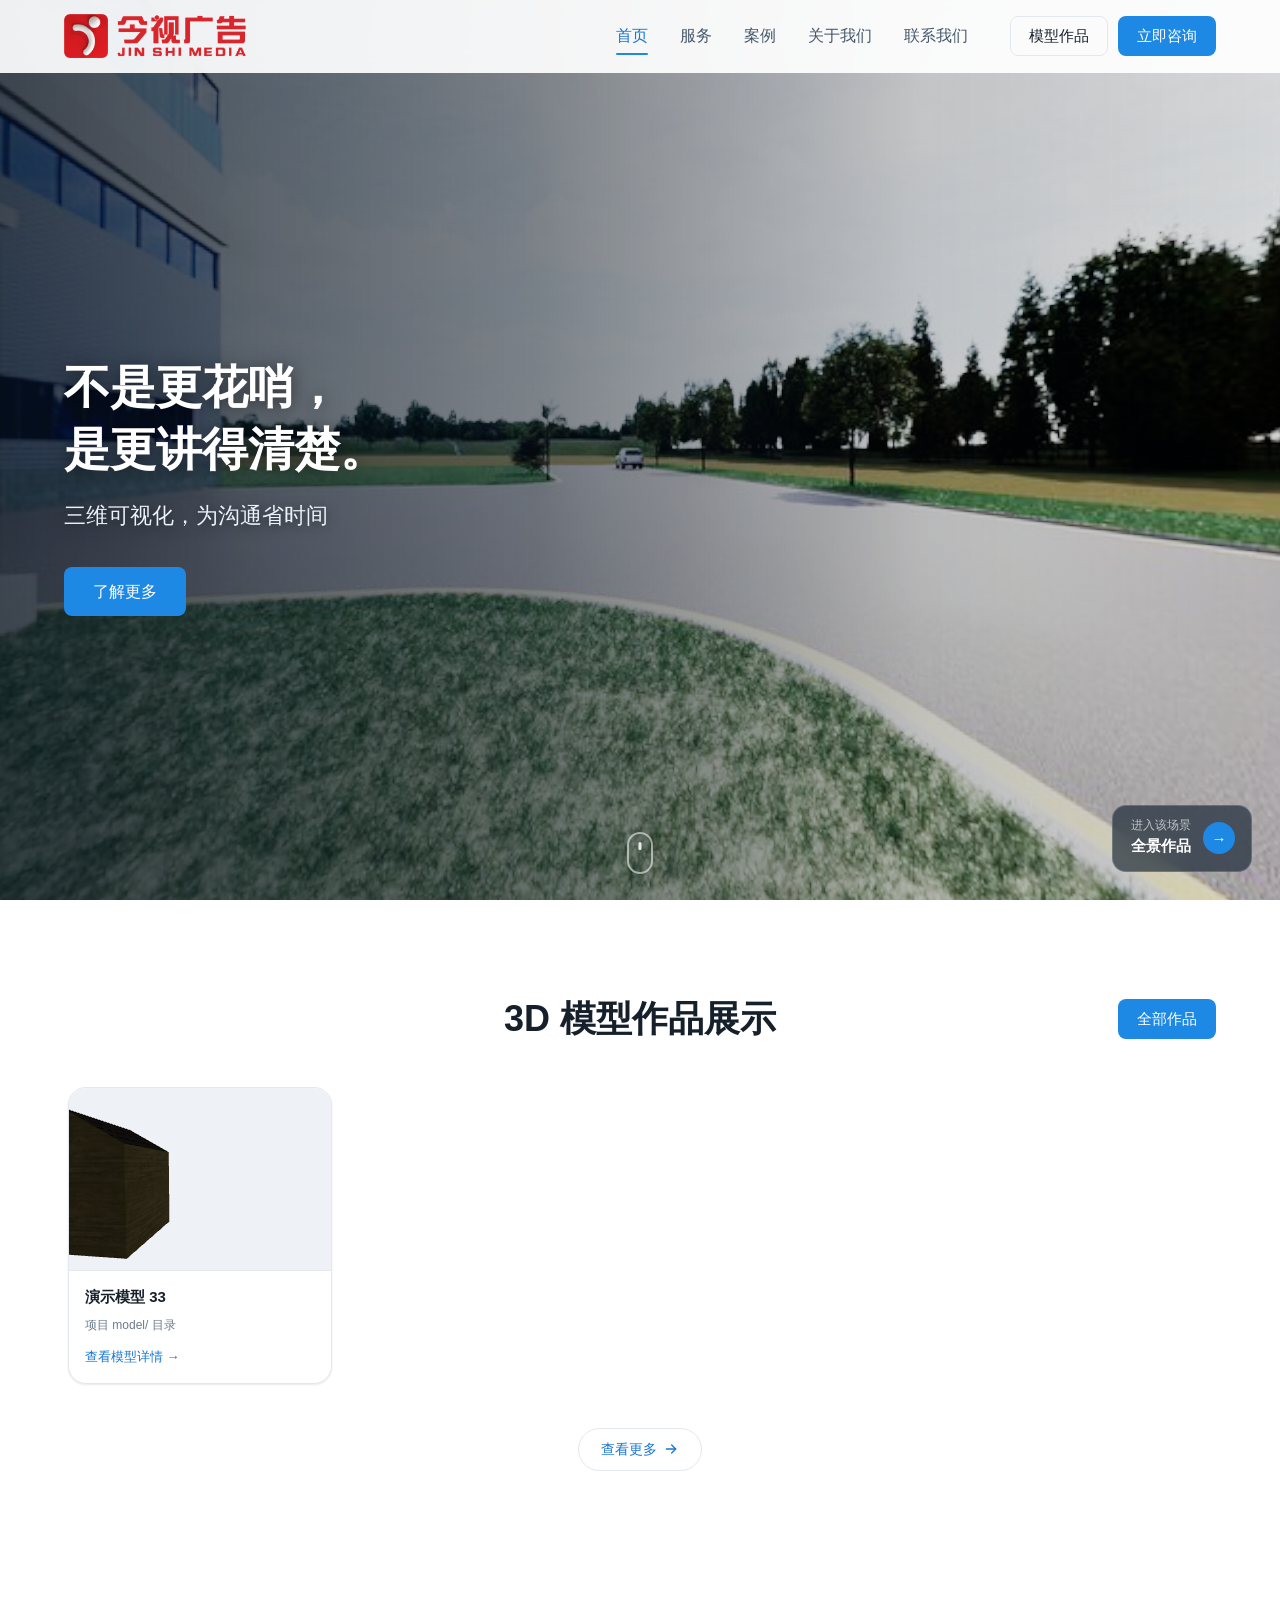
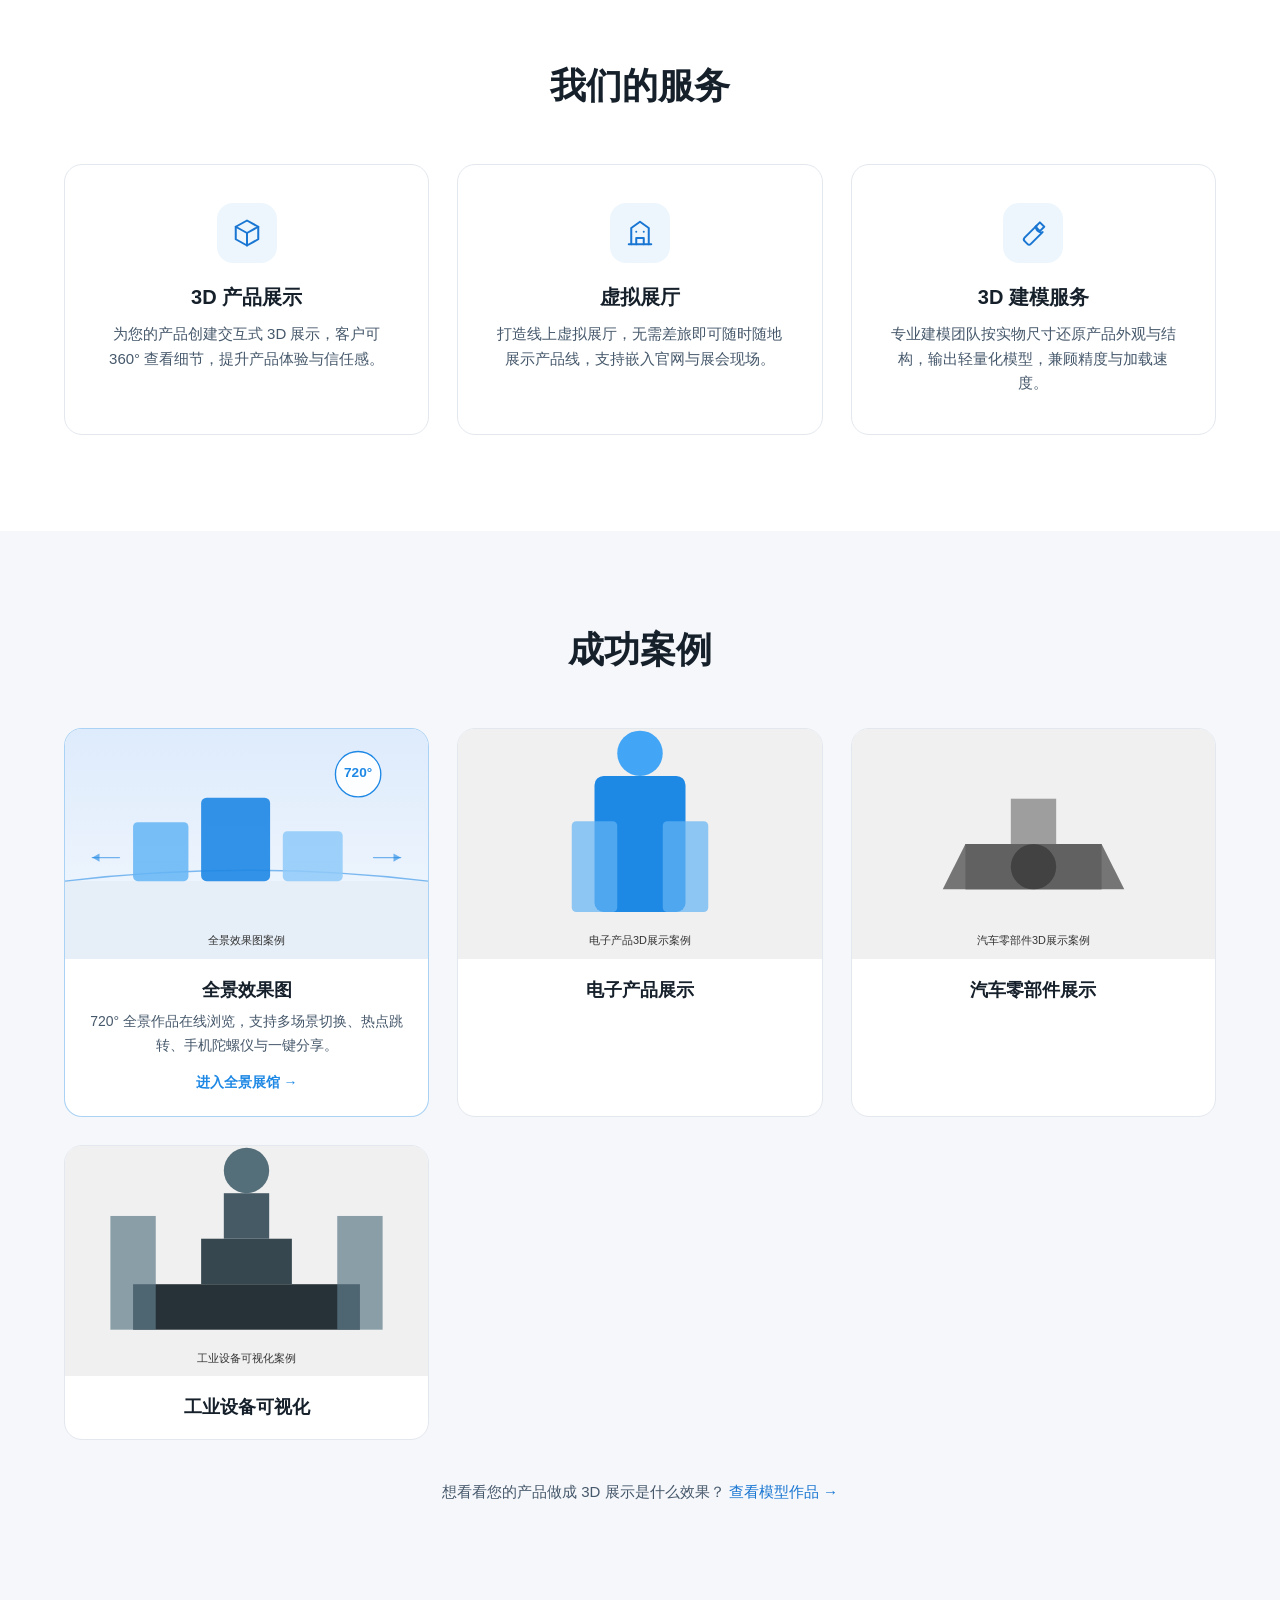
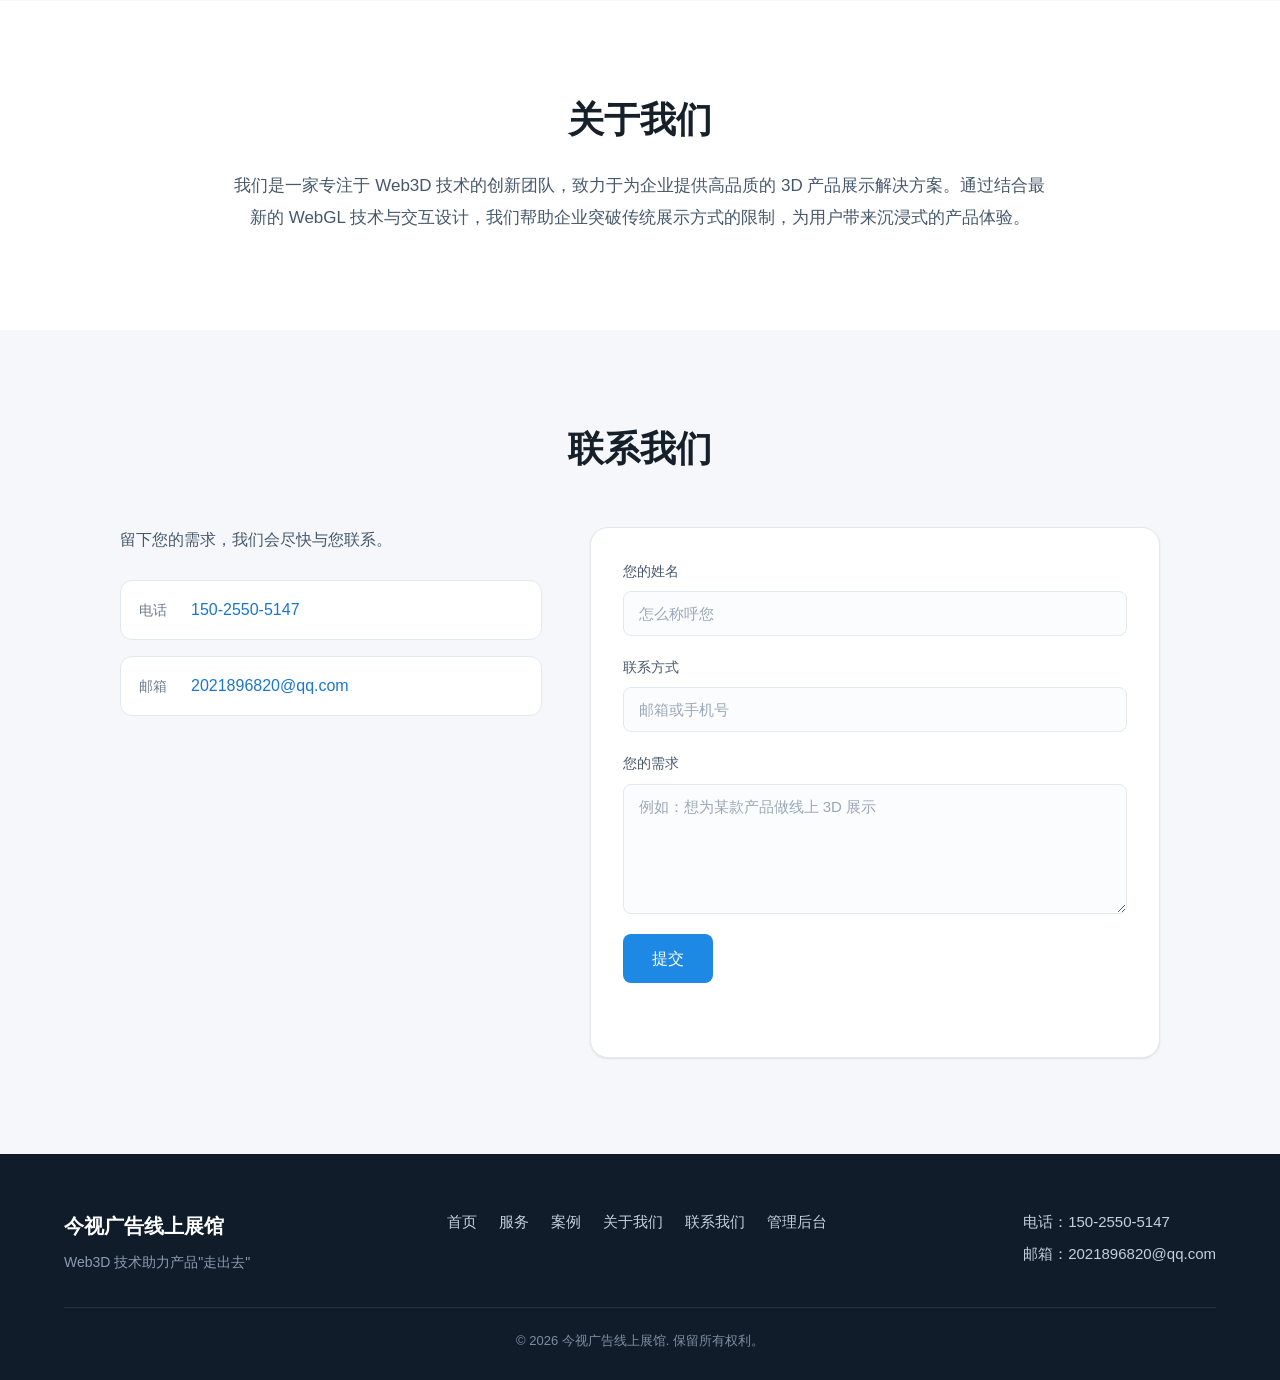
==== commit 5c264f0d: "feat: 3D上传去掉托管URL直传GitHub；作品集去掉已托管角标；发布时持久化测量标注参数；移除内置令牌" ====
--- a/index.html
+++ b/index.html
@@ -38,8 +38,8 @@
     <script src="js/modelsync.js?v=20260924" defer></script>
     <script src="js/zfight.js?v=20260923" defer></script>
     <!-- 作品设置快照（发布时保存的贴图方向等）：预览窗口也要按作者保存的方向显示 -->
-    <script src="js/viewer-settings.js?v=20260924" defer></script>
-    <script src="js/model-gallery.js?v=20260925" defer></script>
+    <script src="js/viewer-settings.js?v=20260922" defer></script>
+    <script src="js/model-gallery.js?v=20260922" defer></script>
 </head>
 <body>
     <a class="skip-link" href="#home">跳到主要内容</a>
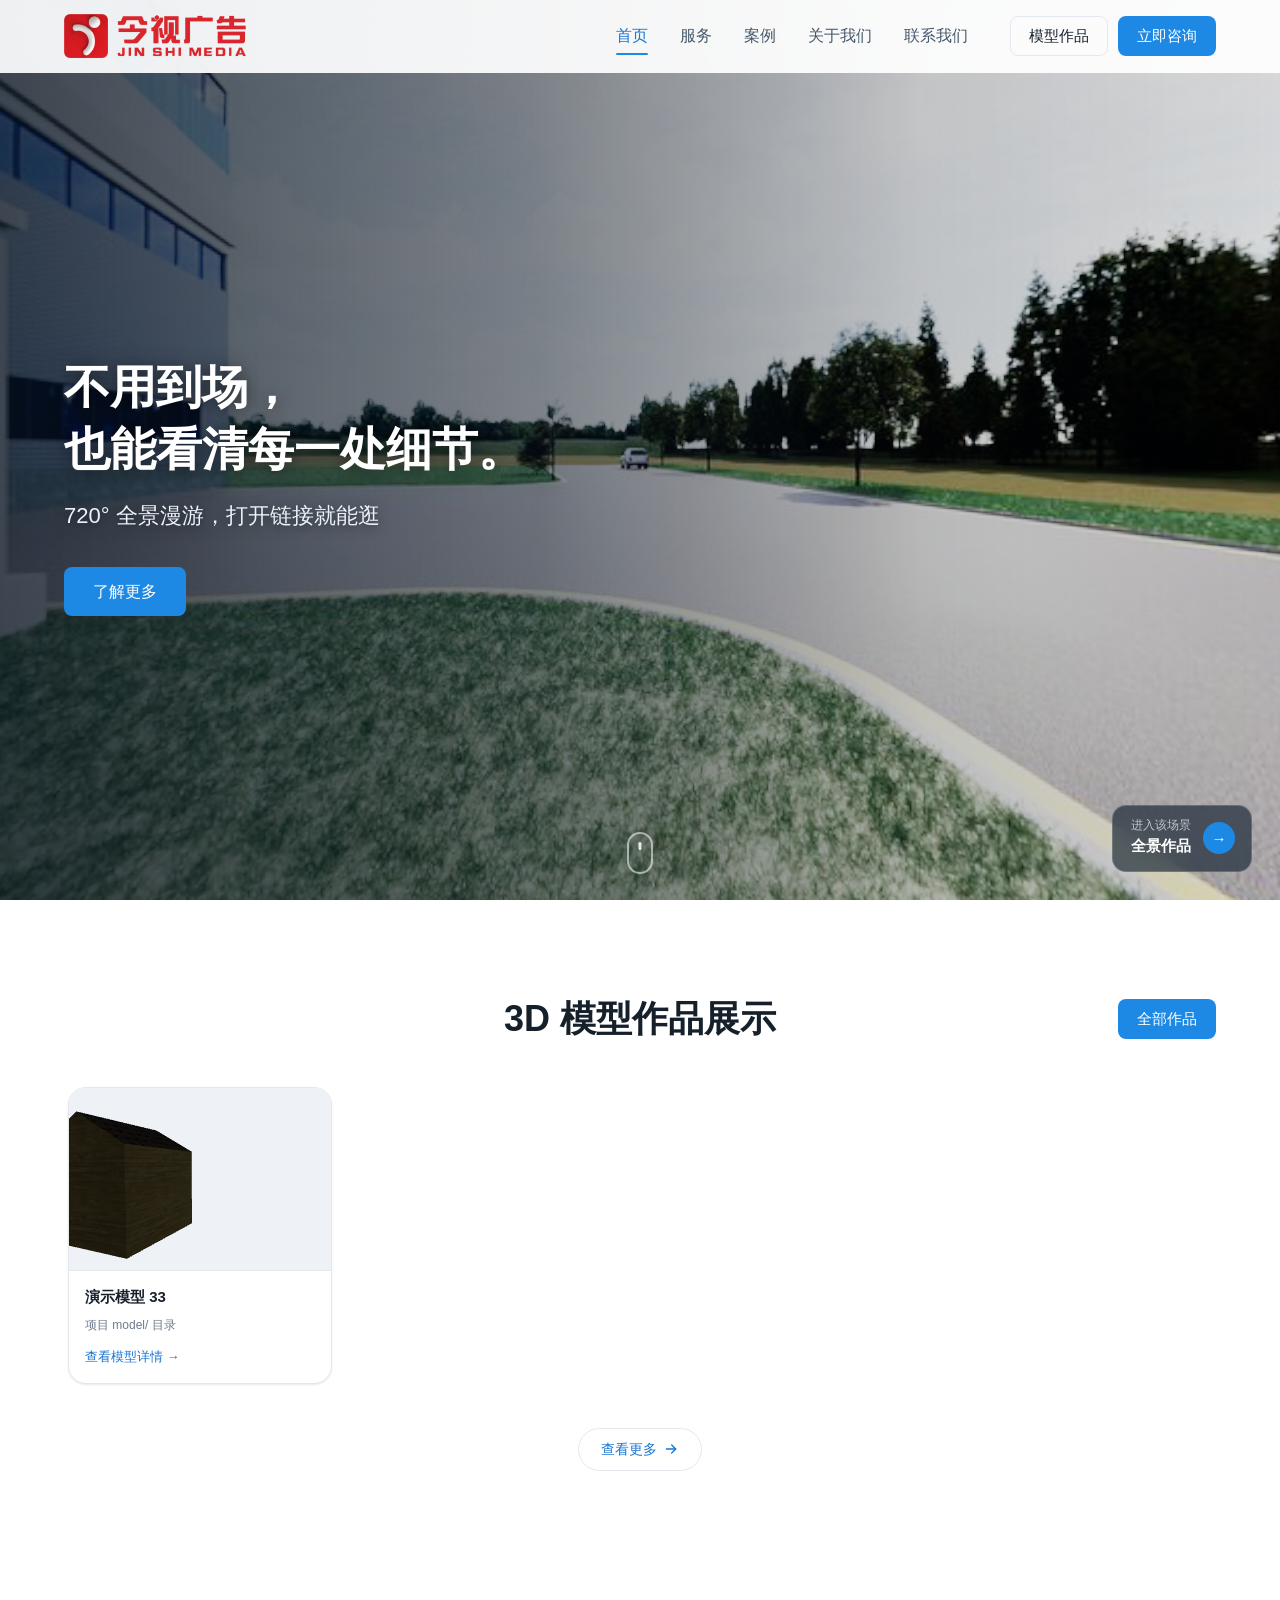
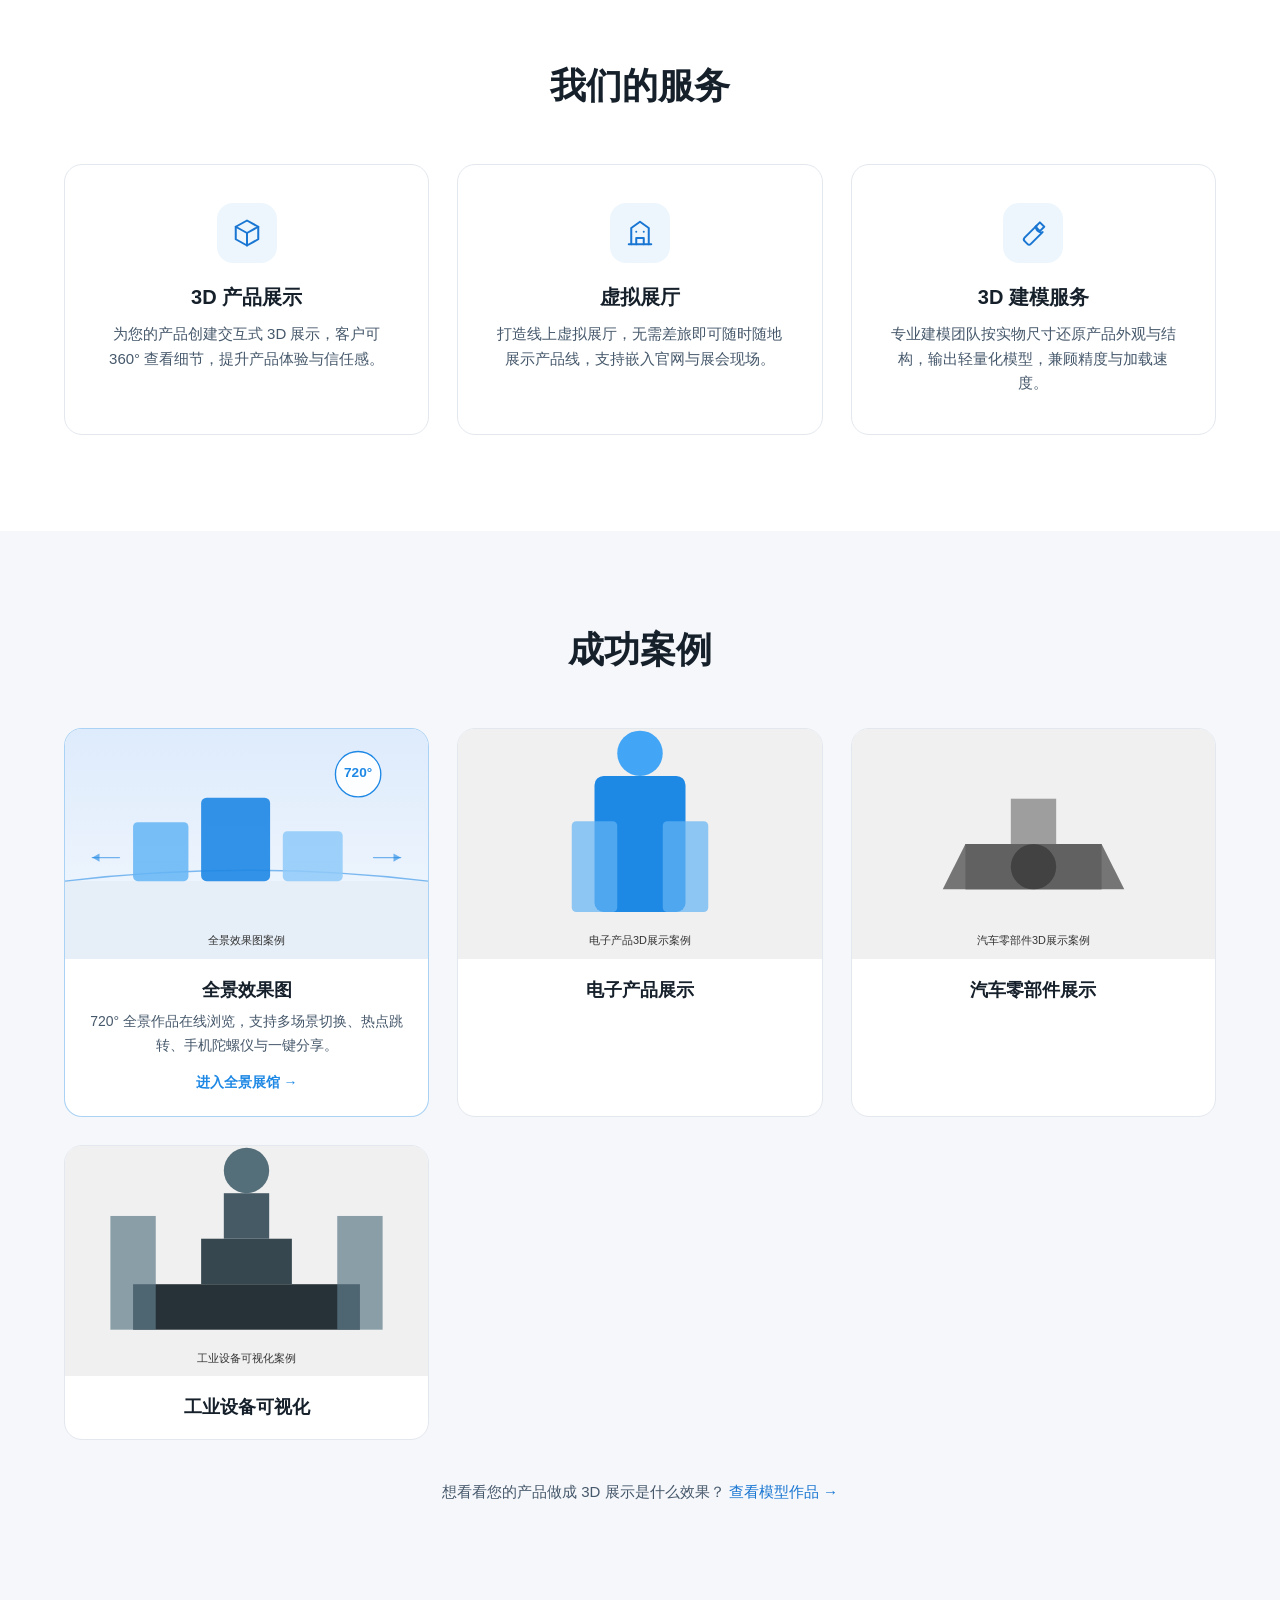
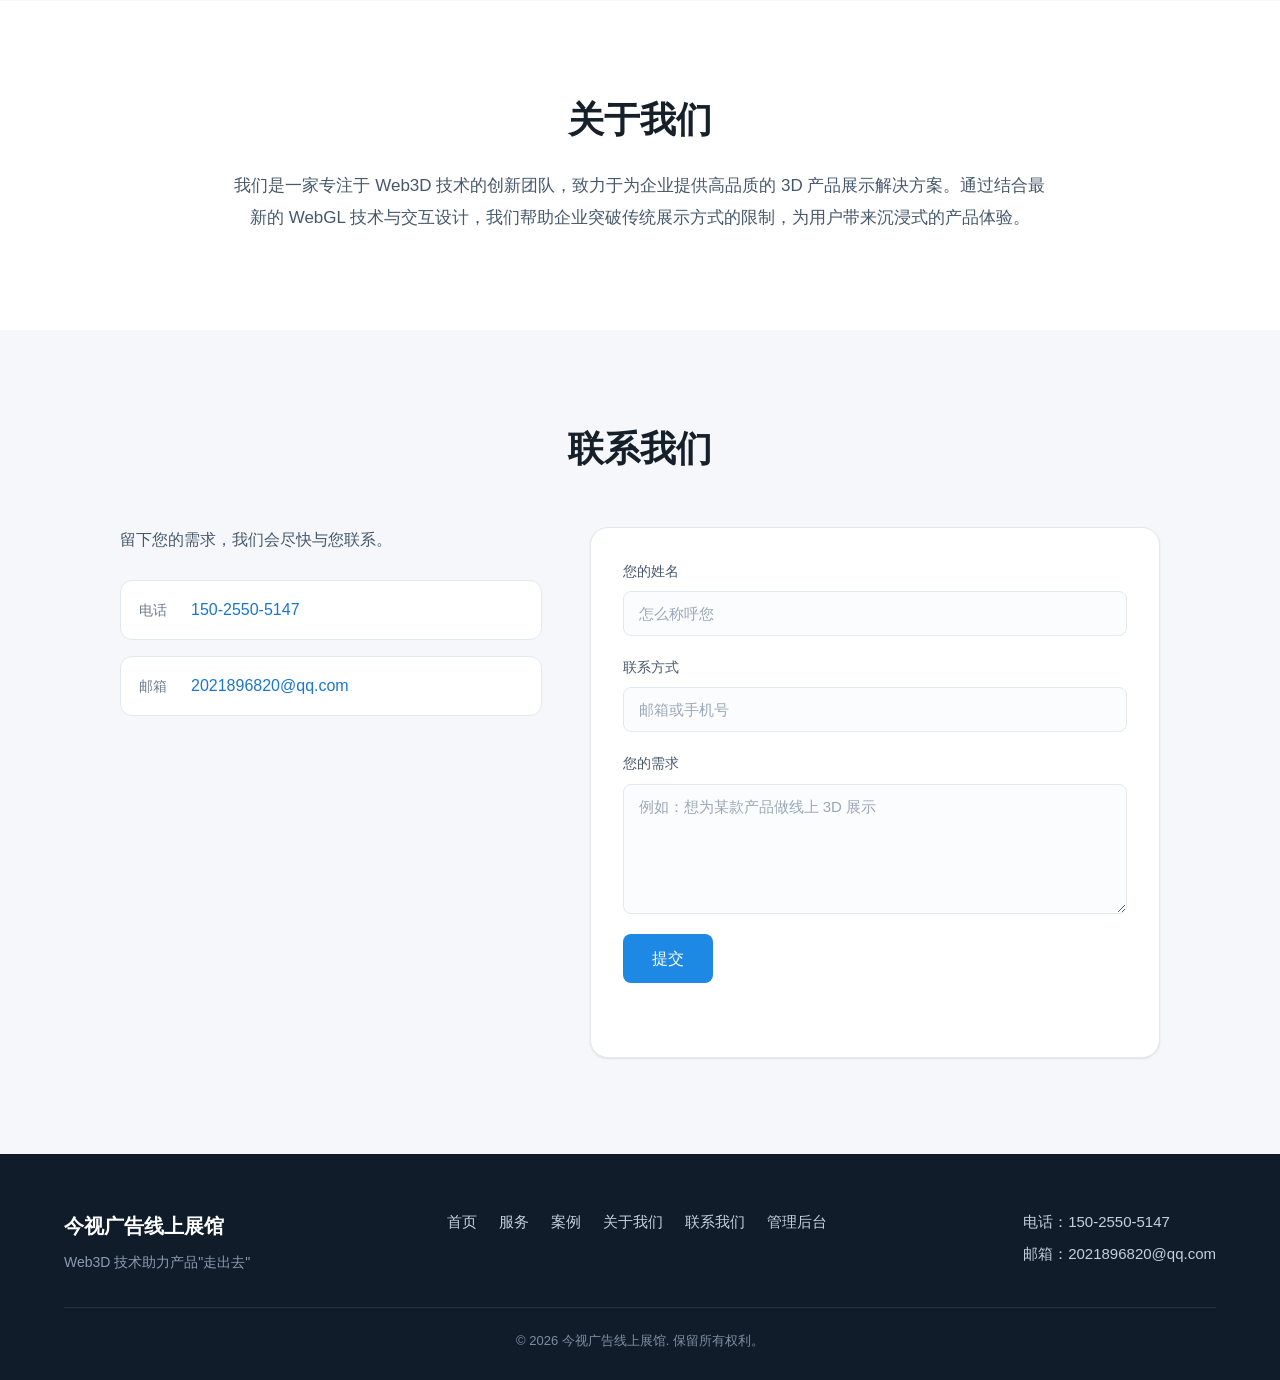
==== commit d0c16c3c: "fix: 统一上传界面与查看界面的UV参数默认值（贴图作用范围入快照、重置含旋转、作者模式改动自动回写）" ====
--- a/index.html
+++ b/index.html
@@ -38,7 +38,7 @@
     <script src="js/modelsync.js?v=20260924" defer></script>
     <script src="js/zfight.js?v=20260923" defer></script>
     <!-- 作品设置快照（发布时保存的贴图方向等）：预览窗口也要按作者保存的方向显示 -->
-    <script src="js/viewer-settings.js?v=20260922" defer></script>
+    <script src="js/viewer-settings.js?v=20261013" defer></script>
     <script src="js/model-gallery.js?v=20260922" defer></script>
 </head>
 <body>
